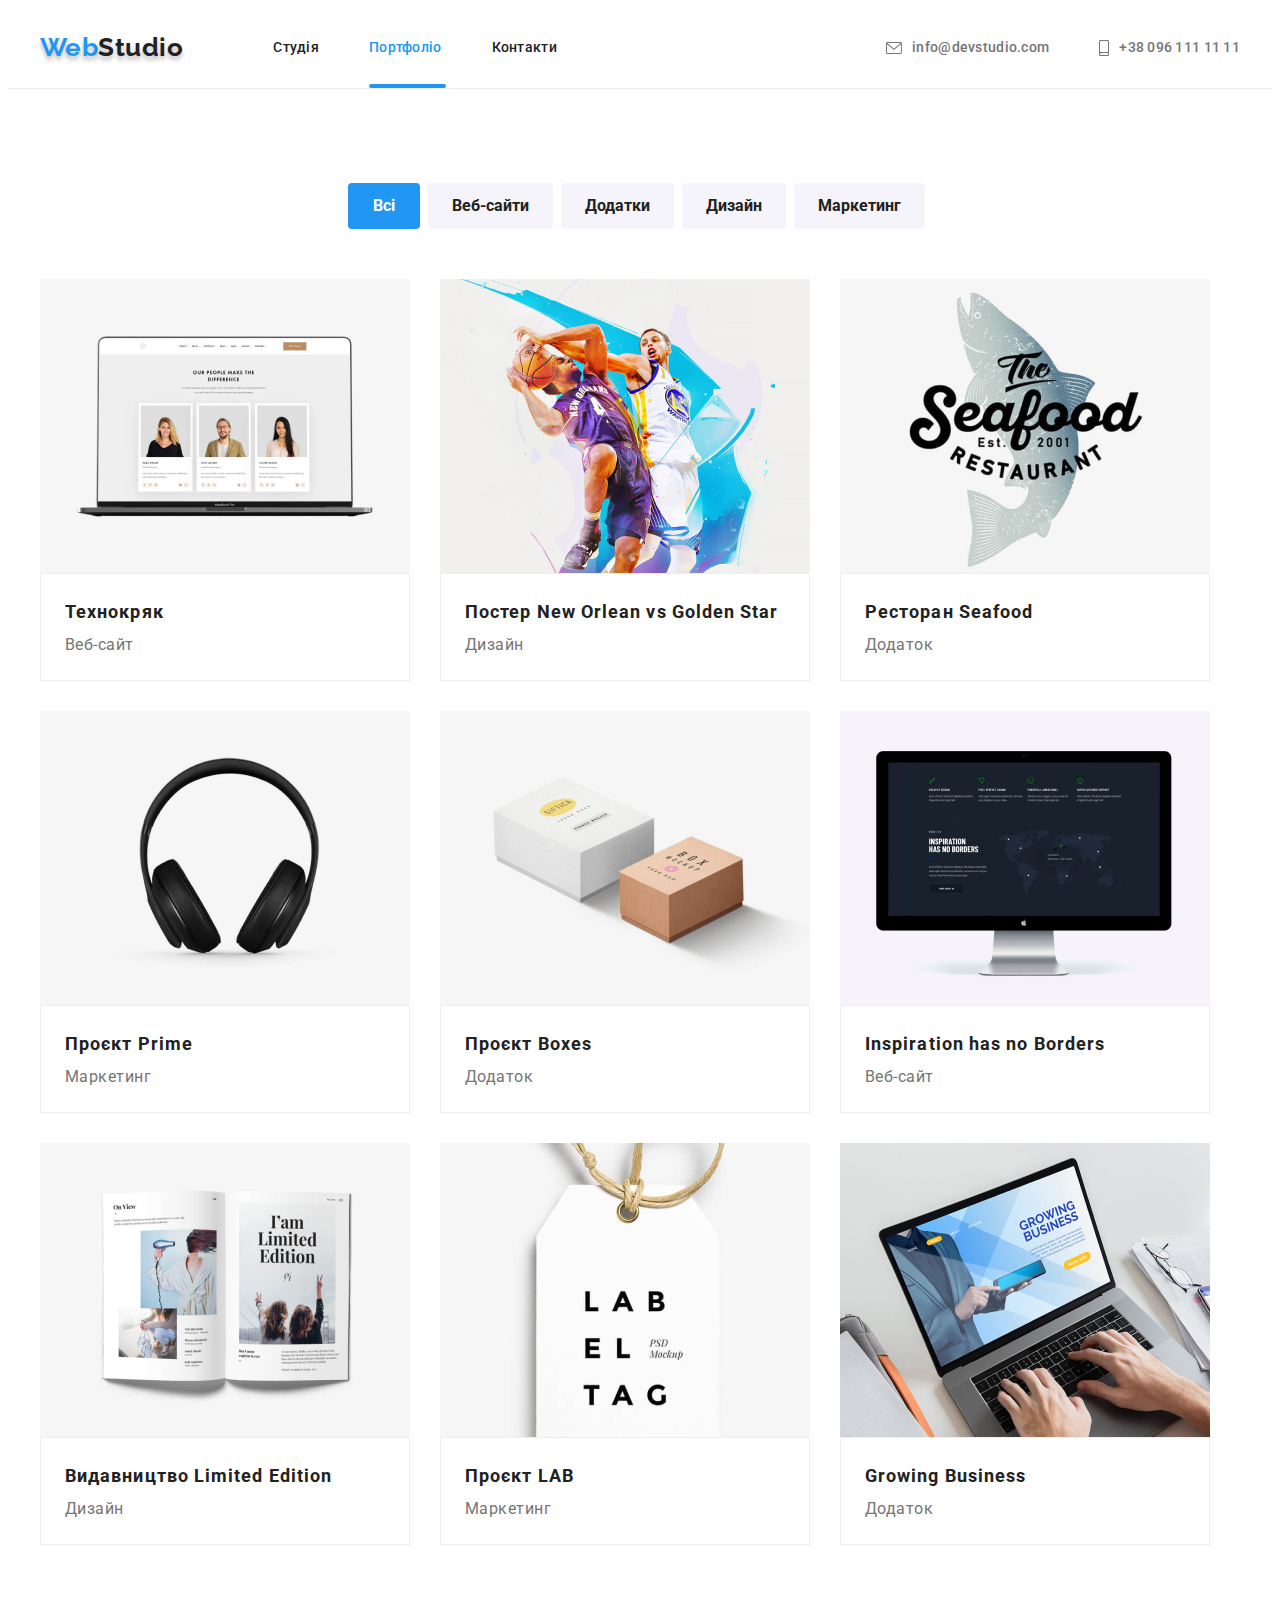
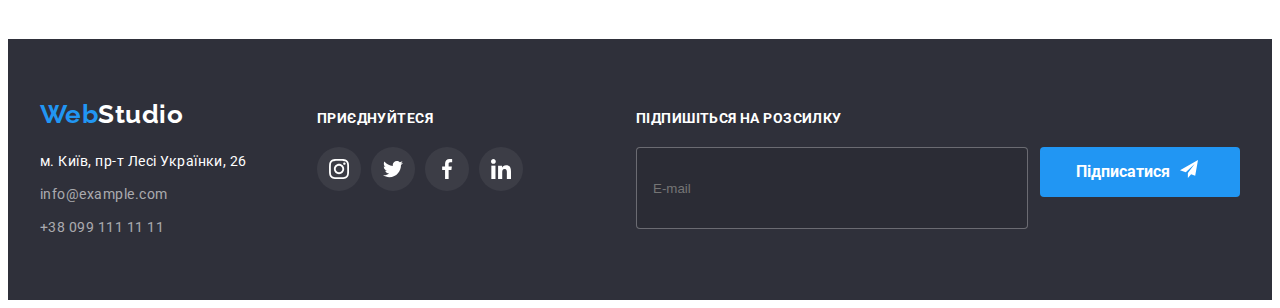
==== portfolio.html @ 780970a1 "better code" ====
<!DOCTYPE html>
<html lang="uk">

<head>
  <meta charset="UTF-8" />
  <meta http-equiv="X-UA-Compatible" content="IE=edge" />
  <meta name="viewport" content="width=device-width, initial-scale=1.0" />
  <title>Веб-студія</title>
  <link rel="preconnect" href="https://fonts.googleapis.com" />
  <link rel="preconnect" href="https://fonts.gstatic.com" crossorigin />
  <link href="https://fonts.googleapis.com/css2?family=Raleway:wght@700&family=Roboto:wght@400;500;700;900&display=swap"
    rel="stylesheet" />
  <link rel="stylesheet" href="https://cdnjs.cloudflare.com/ajax/libs/modern-normalize/1.1.0/modern-normalize.min.css"
    integrity="sha512-wpPYUAdjBVSE4KJnH1VR1HeZfpl1ub8YT/NKx4PuQ5NmX2tKuGu6U/JRp5y+Y8XG2tV+wKQpNHVUX03MfMFn9Q=="
    crossorigin="anonymous" referrerpolicy="no-referrer" />
  <link rel="stylesheet" href="./css/reset.css">
  <link rel="stylesheet" href="./css/styles.css" />
</head>

<body class="portfolio__body">
  <header class="header">
    <div class="container header-container">
      <a class="logo logo__header link" href="./index.html" lang="en">Web<span
          class="logo__header__deco">Studio</span></a>
      <nav class="navigation">
        <ul class="list nav__items">
          <li class="nav__item">
            <a class="nav__link link" href="./index.html">Студія</a>
          </li>
          <li class="nav__item">
            <a class="nav__link nav__link_active link" href="./portfolio.html">Портфоліо</a>
          </li>
          <li class="nav__item"><a class="nav__link link" href="#">Контакти</a></li>
        </ul>
      </nav>
      <ul class="nav__contacts list">
        <li class="contact__item nav__contact__item">
          <a class="nav__contact__link link" href="mailto:info@devstudio.com">
            <svg class="nav__contact__svg" width="16" height="12">
              <use class="nav__contact__use" href="./images/icons.svg#icon-envelope">
              </use>
            </svg>info@devstudio.com
          </a>
        </li>
        <li class="contact__item nav__contact__item">

          <a class="nav__contact__link link" href="tel:+380961111111"><svg class="nav__contact__svg" width="10"
              height="16">
              <use class="nav__contact__use" href="./images/icons.svg#icon-smartphone">
              </use>
            </svg>+38 096 111 11 11</a>
        </li>
      </ul>

    </div>
  </header>
  <main>
    <section class="cards__page section">
      <div class="container">
        <h1 hidden class="visually-hidden">Наші роботи</h1>
        <ul class="list portfolio__buttons">
          <li class="portfolio-button__item"><button type="button" class="button portfolio__button">Всі</button></li>
          <li class="portfolio-button__item">
            <button type="button" class="button portfolio__button button__inactive">
              Веб-сайти
            </button>
          </li>
          <li class="portfolio-button__item">
            <button type="button" class="button portfolio__button button__inactive">
              Додатки
            </button>
          </li>
          <li class="portfolio-button__item">
            <button type="button" class="button portfolio__button button__inactive">
              Дизайн
            </button>
          </li>
          <li class="portfolio-button__item">
            <button type="button" class="button portfolio__button button__inactive">
              Маркетинг
            </button>
          </li>
        </ul>
        <ul class="cards list">
          <li class="card">
            <a href="#" class="card__link link">
              <div class="card__thumb"><img src="./images/laptop.jpg" alt="Технокряк" width="370" />
                <p class="card__overlay">Ресурс пропонує комплексні пропозиції з різним рівнем функціоналу та сервісів.
                  Все це дозволить відвідувачу отримати
                  вичерпні відомості про компанію або приватну особу.</p>
              </div>
              <div class="card__container">
                <h2 class="card__title">Технокряк</h2>
                <p class="card__descr">Веб-сайт</p>
              </div>
            </a>
          </li>
          <li class="card">
            <a href="#" class="card__link link">
              <div class="card__thumb"><img class="card__img" src="./images/basketball.jpg"
                  alt="Дизайн Постер New Orlean vs Golden Star" width="370" />
                <p class="card__overlay">Ресурс пропонує комплексні пропозиції з різним рівнем функціоналу та сервісів.
                  Все це дозволить відвідувачу отримати
                  вичерпні відомості про компанію або приватну особу.</p>
              </div>
              <div class="card__container">
                <h2 class="card__title">
                  Постер <span lang="en">New Orlean vs Golden Star</span>
                </h2>
                <p class="card__descr">Дизайн</p>
              </div>
            </a>
          </li>
          <li class="card">
            <a href="#" class="card__link link">
              <div class="card__thumb"><img class="card__img" src="./images/seafoodlogo.jpg"
                  alt="Додаток Ресторан Seafood" width="370" />
                <p class="card__overlay">Ресурс пропонує комплексні пропозиції з різним рівнем функціоналу та сервісів.
                  Все це дозволить відвідувачу отримати
                  вичерпні відомості про компанію або приватну особу.</p>
              </div>
              <div class="card__container">
                <h2 class="card__title">
                  Ресторан <span lang="en">Seafood</span>
                </h2>
                <p class="card__descr">Додаток</p>
              </div>
            </a>
          </li>
          <li class="card">
            <a href="#" class="card__link link">
              <div class="card__thumb"><img class="card__img" src="./images/headphones.jpg" alt="Маркетинг Проєкт Prime"
                  width="370" />
                <p class="card__overlay">Ресурс пропонує комплексні пропозиції з різним рівнем функціоналу та сервісів.
                  Все це дозволить відвідувачу отримати
                  вичерпні відомості про компанію або приватну особу.</p>
              </div>
              <div class="card__container">
                <h2 class="card__title">Проєкт <span lang="en">Prime</span></h2>
                <p class="card__descr">Маркетинг</p>
              </div>
            </a>
          </li>
          <li class="card">
            <a href="#" class="card__link link">

              <div class="card__thumb"><img class="card__img" src="./images/briks.jpg" alt=" Додаток Проєкт Boxes"
                  width="370" />
                <p class="card__overlay">Ресурс пропонує комплексні пропозиції з різним рівнем функціоналу та сервісів.
                  Все це дозволить відвідувачу отримати
                  вичерпні відомості про компанію або приватну особу.</p>
              </div>
              <div class="card__container">
                <h2 class="card__title">Проєкт <span lang="en">Boxes</span></h2>
                <p class="card__descr">Додаток</p>
              </div>
            </a>
          </li>
          <li class="card">
            <a href="#" class="card__link link">
              <div class="card__thumb"><img class="card__img" src="./images/monitor.jpg"
                  alt="Веб-сайт Inspiration has no Borders" width="370" />
                <p class="card__overlay">Ресурс пропонує комплексні пропозиції з різним рівнем функціоналу та сервісів.
                  Все це дозволить відвідувачу отримати
                  вичерпні відомості про компанію або приватну особу.</p>
              </div>
              <div class="card__container">
                <h2 class="card__title">
                  <span lang="en">Inspiration has no Borders</span>
                </h2>
                <p class="card__descr">Веб-сайт</p>
              </div>
            </a>
          </li>
          <li class="card">
            <a href="#" class="card__link link">
              <div class="card__thumb"><img class="card__img" src="./images/book.jpg"
                  alt="Дизайн видавництва Limited Edition" width="370" />
                <p class="card__overlay">Ресурс пропонує комплексні пропозиції з різним рівнем функціоналу та сервісів.
                  Все це дозволить відвідувачу отримати
                  вичерпні відомості про компанію або приватну особу.</p>
              </div>

              <div class="card__container">
                <h2 class="card__title">
                  Видавництво <span lang="en">Limited Edition</span>
                </h2>
                <p class="card__descr">Дизайн</p>
              </div>
            </a>
          </li>
          <li class="card">
            <a href="#" class="card__link link">

              <div class="card__thumb"><img class="card__img" src="./images/labeltag.jpg" alt="Маркетинг Проєкт LAB"
                  width="370" />
                <p class="card__overlay">Ресурс пропонує комплексні пропозиції з різним рівнем функціоналу та сервісів.
                  Все це дозволить відвідувачу отримати
                  вичерпні відомості про компанію або приватну особу.</p>
              </div>
              <div class="card__container">
                <h2 class="card__title">Проєкт <span lang="en">LAB</span></h2>
                <p class="card__descr">Маркетинг</p>
              </div>
            </a>
          </li>
          <li class="card">
            <a href="#" class="card__link link">
              <div class="card__thumb"><img class="card__img" src="./images/codinglaptop.jpg"
                  alt="Додаток Growing Business" width="370" />
                <p class="card__overlay">Ресурс пропонує комплексні пропозиції з різним рівнем функціоналу та сервісів.
                  Все це дозволить відвідувачу отримати
                  вичерпні відомості про компанію або приватну особу.</p>
              </div>

              <div class="card__container">
                <h2 class="card__title">
                  <span lang="en">Growing Business</span>
                </h2>
                <p class="card__descr">Додаток</p>
              </div>
            </a>
          </li>
        </ul>
      </div>
    </section>
  </main>
  <footer class="footer">
    <div class="container">
      <div class="footer__div">
        <div class="footer-logo-address"><a class="logo__footer logo link" href="./index.html" lang="en">Web<span
              class="logo__footer_deco">Studio</span></a>
          <address>
            <ul class="contacts list footer__contact list">
              <li class="footer__contact">
                <p class="footer__address">
                  м. Київ, пр-т Лесі Українки, 26
                </p>
              </li>
              <li class="footer__contact">
                <a class="footer__link link" href="mailto:info@example.com">info@example.com</a>
              </li>
              <li class="footer__contact">
                <a class="footer__link link" href="tel:+380991111111">+38 099 111 11 11</a>
              </li>
            </ul>
          </address>
        </div>
        <div class="join__container">
          <strong class="join__title">ПРИЄДНУЙТЕСЯ</strong>
          <ul class="join__links list">
            <li class="join__item">
              <a href="" class="join__link link__social ">
                <svg width="20" height="20" class="join__icon">
                  <use href="./images/icons.svg#icon-instagram"></use>
                </svg>
              </a>
            </li>
            <li class="join__item">
              <a href="" class="join__link link__social ">
                <svg width="20" height="20" class="join__icon">
                  <use href="./images/icons.svg#icon-twitter"></use>
                </svg>
              </a>
            </li>
            <li class="join__item">
              <a href="" class="join__link link__social ">
                <svg width="20" height="20" class="join__icon">
                  <use href="./images/icons.svg#icon-facebook"></use>
                </svg>
              </a>
            </li>
            <li class="join__item">
              <a href="" class="join__link link__social ">
                <svg width="20" height="20" class="join__icon">
                  <use href="./images/icons.svg#icon-linkedin"></use>
                </svg>
              </a>
            </li>
          </ul>
        </div>
        <div class="subscription">
          <strong class="subscribe__title">Підпишіться на розсилку</strong>
          <form class="subscribe__form">
            <label class="subscribe__label">
              <input class="subscribe__input" type="email" placeholder="E-mail">
            </label>
            <button type="submit" class="subscribe__button button"> Підписатися
              <svg height="24" width="24" class="button__subscribe__icon">
                <use href="./images/icons.svg#send-icon"></use>
              </svg>
            </button>
          </form>
        </div>

      </div>
    </div>
  </footer>
</body>

</html>
---- css/styles.css ----
/* Colors 
Main text color #212121
Secondary text color #757575
Background color #FFFFFF
Active color #2196F3
Hero color #2F303A
OurTeam color #F5F4FA
*/
:root {
  --background-color: #ffffff;
  --maintext-color: #212121;
  --additionaltext-color: #757575;
  --active-color: #2196f3;
  --focused-button: #188ce8;
  --footer-color: #2f303a;
  --footer-contacts-color: #ffffff99;
  --teams-background-color: #F5F4FA;
}

body {
  color: var(--maintext-color);
  font-family: "Roboto", sans-serif;
  background-color: var(--background-color);
  letter-spacing: 0.03em;
}

img {
  display: block;
  max-width: 100%;
  height: auto;
}

.visually-hidden {
  position: absolute;
  white-space: nowrap;
  width: 1px;
  height: 1px;
  overflow: hidden;
  border: 0;
  padding: 0;
  clip: rect(0 0 0 0);
  clip-path: inset(50%);
  margin: -1px;
}

.container {
  width: 1200px;
  margin-left: auto;
  margin-right: auto;
  padding-left: 15px;
  padding-right: 15px;
}

.section {
  padding-top: 94px;
  padding-bottom: 94px;
}

.link {
  display: block;
  text-decoration: none;
}

.link__social {
  display: flex;
  align-items: center;
  justify-content: center;
}

.list {
  list-style: none;
}

/*--------------------- Buttons---------------------- */
.button {
  color: var(--background-color);
  font-family: "Roboto", sans-serif;
  background-color: var(--active-color);
  cursor: pointer;
  font-size: 16px;
  line-height: 1.88;
  font-weight: 700;
  transition: color 250ms cubic-bezier(0.4, 0, 0.2, 1), text-shadow 250ms cubic-bezier(0.4, 0, 0.2, 1), background-color 250ms cubic-bezier(0.4, 0, 0.2, 1);
}

.button__inactive {
  background-color: #f5f4fa;
  color: var(--maintext-color);
}

.button__inactive:hover,
.button__inactive:focus {
  color: var(--background-color);
  background-color: var(--active-color);
}


.header-container {
  display: flex;
  align-items: center;

}

/* Logo */
.logo {
  color: var(--active-color);
  font-family: "Raleway";
  font-weight: 700;
  font-size: 26px;
  line-height: 1.19;
}

.logo__header {
  margin-right: 90px;
  text-shadow: 0px 4px 4px #00000040;
  padding-top: 24px;
  padding-bottom: 25px;
}

.logo__header__deco {
  color: var(--maintext-color);
}

.logo__footer {
  line-height: 1.19;
}

.logo__footer_deco {
  color: var(--background-color);
}

/* Navigation */

.nav__items {
  display: flex;
}

.nav__items:last-child {
  margin-right: 0;
}

.nav__item {
  font-weight: 500;
  font-size: 14px;
  line-height: 1.14;
  letter-spacing: 0.02em;
}

.nav__item:not(:last-child) {
  margin-right: 50px;
}

.nav__link {
  color: var(--maintext-color);
  padding-top: 32px;
  padding-bottom: 32px;

  transition: color 250ms cubic-bezier(0.4, 0, 0.2, 1), text-shadow 250ms cubic-bezier(0.4, 0, 0.2, 1);
}

.nav__link:focus,
.nav__link:hover {
  color: var(--active-color);
  filter: drop-shadow(0px 4px 4px #00000040);
}

.nav__link_active {
  position: relative;
  color: var(--active-color);
}

.nav__link_active::after {
  position: absolute;

  display: block;
  content: '';
  bottom: 0px;
  width: 100%;

  background-color: var(--active-color);
  border: 2px solid var(--active-color);
  border-radius: 2px;
}

.nav__contacts {
  display: flex;
  align-items: center;
  margin-left: auto;

  font-weight: 500;
  font-size: 14px;
  line-height: 1.14;
  letter-spacing: 0.02em;
}

.nav__contact__item {
  display: flex;
  align-items: center;
}

.nav__contact__item:not(:last-child) {
  margin-right: 50px;
}

.nav__contact__link {
  display: flex;
  align-items: center;
  justify-content: center;
  padding-top: 32px;
  padding-bottom: 32px;

  color: var(--additionaltext-color);

  transition: color 250ms cubic-bezier(0.4, 0, 0.2, 1), text-shadow 250ms cubic-bezier(0.4, 0, 0.2, 1);
}

.nav__contact__svg {
  margin-right: 10px;
  fill: var(--additionaltext-color);

  transition: fill 250ms cubic-bezier(0.4, 0, 0.2, 1)
}

.nav__contact__link:focus,
.nav__contact__link:hover {
  color: var(--active-color);
}

.nav__contact__link:focus .nav__contact__svg,
.nav__contact__link:hover .nav__contact__svg {
  fill: var(--active-color);
}

.contacts__place {
  color: var(--background-color);
  line-height: 1.71;
}

/* Footer */
.footer {
  background-color: var(--footer-color);
  padding-top: 60px;
  padding-bottom: 60px;
}

.footer__div {
  display: flex;
  align-items: baseline;


}

.footer__container {
  display: flex;
  flex-direction: column;
}



.logo__footer {
  display: block;
  margin-bottom: 20px;
}

.footer__address {
  color: var(--background-color);
  font-weight: 400;
  font-size: 14px;
  line-height: 1.71;
  font-style: normal;
}

.footer__link {
  color: var(--footer-contacts-color);
  font-weight: 400;
  font-size: 14px;
  line-height: 1.71;
  font-style: normal;

  transition: color 250ms cubic-bezier(0.4, 0, 0.2, 1), text-shadow 250ms cubic-bezier(0.4, 0, 0.2, 1);
}

.footer__link:focus,
.footer__link:hover {
  color: var(--active-color);
  text-shadow: 0px 4px 4px #00000040;
}


.footer__contact:not(:last-child) {
  margin-bottom: 9px;
}

/* ------------------------JOIN----------------------------- */

.join__title {
  font-size: 14px;
  line-height: 1.14;
  letter-spacing: 0.03em;
  text-transform: uppercase;
  color: var(--background-color);
}

.join__links {
  margin-top: 20px;
  display: flex;
  align-items: center;
  justify-content: center;
}


.join__container {
  margin-left: 70px;
}

.join__item {
  display: block;
  height: 44px;
  width: 44px;
  margin-left: 10px;
}

.join__item:first-child {
  margin-left: 0;
}

.join__link {
  background-color: #ffffff10;
  border-radius: 50%;
  width: 44px;
  height: 44px;

  transition: background-color 250ms cubic-bezier(0.4, 0, 0.2, 1), text-shadow 250ms cubic-bezier(0.4, 0, 0.2, 1);
}

.join__link:hover,
.join__link:focus {
  background-color: var(--active-color);
}

.join__icon {
  fill: var(--background-color);
}


/*------------------- SUBSCRIPTION------------------- */
.subscription {
  margin-left: auto;

}

.subscribe__form {
  display: flex;
}

.subscribe__title {
  display: block;
  margin-bottom: 20px;

  font-weight: 700;
  font-size: 14px;
  line-height: 1.14;
  letter-spacing: 0.03em;
  text-transform: uppercase;
  color: var(--background-color);
}

.subscribe__input {
  width: 358px;
  height: 50px;
  margin-right: 12px;
  padding: 15px 16px;
  border: 1px solid #FFFFFF4D;
  border-radius: 4px;
  background-color: #00000015;
  color: var(--background-color);
}

.subscribe__button {
  display: flex;
  align-items: center;
  justify-content: center;
  padding: 10px 28px;
  fill: var(--background-color);
  border-radius: 4px;
  border-color: transparent;
  outline: transparent;
  width: 200px;
  height: 50px;
  transition: background-color 250ms cubic-bezier(0.4, 0, 0.2, 1);
}

.subscribe__button:focus,
.subscribe__button:hover {
  background-color: var(--focused-button);
}

.button__subscribe__icon {
  fill: var(--background-color);
  margin-left: 10px;
  padding: 3px 0px;
}

/*------------------------ Hero-------------------- */
.hero {
  background-color: #2f303a;
}

.section.hero {
  background-image: linear-gradient(#2f303a40, #2f303a40), url('../images/hero-bg.jpg');
  background-repeat: no-repeat;
  background-position: center;
  background-size: cover;
  margin: 0 auto;
  max-width: 1600px;
  padding: 200px 0;
}

.container.hero {
  background-color: transparent;
}

.hero__title {
  margin-left: auto;
  margin-right: auto;

  width: 700px;
  color: var(--background-color);
  font-weight: 900;
  font-size: 44px;
  line-height: 1.36;
  text-align: center;
  letter-spacing: 0.06em;
  text-transform: uppercase;
  margin-bottom: 20px;
}

.hero__button {
  display: block;
  margin-left: auto;
  margin-right: auto;
  padding: 10px 30px;
  line-height: 1.875;

  min-width: 200px;
  min-height: 50px;
  border-radius: 4px;
  border-width: 2px;
  border-color: var(--focused-button);
  box-shadow: 0px 4px 4px 0px #00000026;

  transition: background-color 250ms cubic-bezier(0.4, 0, 0.2, 1);
}

.hero__button:focus,
.hero__button:hover {
  background-color: var(--focused-button);
}

/* QUALITIES */
.qualities__title {
  font-weight: 700;
  font-size: 14px;
  line-height: 1.14;
  text-transform: uppercase;
}

.qualities__list {
  display: flex;
}

.qualities__item {
  width: 270px;
}

.qualities__item:not(:last-child) {
  margin-right: 30px;
}

.qulities__icon__container {
  margin-bottom: 30px;
  display: flex;
  align-items: center;
  justify-content: center;
  min-width: 270px;
  height: 120px;
  background-color: var(--teams-background-color);
}

.qualities__title {
  margin-bottom: 10px;
}

.qualities__descr {
  color: var(--additionaltext-color);
  font-weight: 400;
  font-size: 14px;
  line-height: 1.71;
}

.works {
  padding-top: 0;
}

.works__title {
  font-weight: 700;
  font-size: 36px;
  line-height: 1.167;
  text-align: center;
  margin-bottom: 50px;
}

.work__list {
  display: flex;
}

.works__item:not(:last-child) {
  width: 370px;
  margin-right: 30px;
}

.works__thumb {
  position: relative;

  display: flex;
  justify-content: center;
  text-align: center;

}

.works__desc {
  position: absolute;
  bottom: 0;

  display: flex;
  justify-content: center;
  align-items: center;
  background-color: #2F303ACC;
  width: 370px;
  height: 70px;
  font-weight: 700;
  font-size: 14px;
  line-height: 1.14;
  letter-spacing: 0.03em;
  text-transform: uppercase;
  color: #FFFFFF;
}


/* -----------------------TEAM--------------------------- */
.team {
  background-color: var(--teams-background-color);
}

.team__member {
  background-color: var(--background-color);
  box-shadow: 0px 4px 4px 0px #00000040;

}

.team__title {
  font-weight: 700;
  font-size: 36px;
  line-height: 1.167;
  text-align: center;
  margin-bottom: 50px;
}

.team__member:not(:last-child) {
  margin-right: 30px;
  border-bottom-right-radius: 4px;
  border-bottom-left-radius: 4px;

}

.team__list {
  display: flex;
}

.team__member__container {
  min-height: 168px;
  padding-top: 32px;
  padding-bottom: 32px;
  padding-left: 32px;
  padding-right: 32px;
}


.team__name {
  font-weight: 500;
  font-size: 16px;
  text-align: center;
  line-height: 1.185;
  margin-bottom: 10px;
}

.team__job {
  color: var(--additionaltext-color);
  font-weight: 400;
  font-size: 16px;
  text-align: center;
  line-height: 1.185;
  margin-bottom: 16px;
}

.team__image {
  display: block;
}

.team__member__link {
  width: 44px;
  height: 44px;
  display: flex;
  align-items: center;
  justify-content: center;
  border-radius: 50%;

  transition: background-color 250ms cubic-bezier(0.4, 0, 0.2, 1);
}

.team__member__link__svg {

  fill: #AFB1B8;
  transition: fill 250ms cubic-bezier(0.4, 0, 0.2, 1)
}

.team__member__contact:hover .team__member__link__svg,
.team__member__contact:focus .team__member__link__svg {
  fill: var(--background-color);
}

.team__member__link:hover,
.team__member__link:focus {
  background-color: var(--active-color);

}

.team__member__link:hover .team__member__link__svg,
.team__member__link:focus .team__member__link__svg {
  fill: var(--background-color);
}

.team__member__contacts {
  display: flex;
  align-items: center;
  justify-content: center;

}

.team__member__contact {
  border-radius: 50%;
  margin-left: 10px;

  transition: color 250ms cubic-bezier(0.4, 0, 0.2, 1), box-shadow 250ms cubic-bezier(0.4, 0, 0.2, 1), background-color 250ms cubic-bezier(0.4, 0, 0.2, 1);
}

.team__member__contact:first-child {
  margin-left: 0px;
}

/* ---------------------------------CLIENTS------------------------ */

.clients__title {
  font-size: 36px;
  line-height: 1.667;
  text-align: center;
  letter-spacing: 0.03em;
  color: var(--maintext-color);
  margin-bottom: 50px;
}

.partners__list {
  display: flex;
  justify-content: center;
  align-items: center;
}

.clients__item {
  display: flex;
  align-items: center;
  justify-content: center;
  margin-left: 30px;
}



.clients__item:first-child {
  margin-left: 0;
}

.client__icon {
  fill: #AFB1B8;

  transition: fill 250ms cubic-bezier(0.4, 0, 0.2, 1);
}

.client__link {
  width: 170px;
  height: 90px;
  border: 1px solid #AFB1B8;
  border-radius: 4px;
  outline: transparent;

  color: var(--active-color);

  transition: border-color 250ms cubic-bezier(0.4, 0, 0.2, 1);
}

.client__link:hover .client__icon,
.client__link:focus .client__icon {
  fill: var(--active-color);
}

.client__link:hover,
.client__link:focus {
  fill: inherit;
  border-color: var(--active-color);
}

/* -----------------------CARDS------------------------------ */
.cards__page {
  border-top: #ECECEC 1px solid;
}

.cards__button {
  font-weight: 500;
  font-size: 16px;
  line-height: 1.62;
  text-align: center;
}

.portfolio__buttons {
  display: flex;
  justify-content: center;
  align-items: center;
  margin-bottom: 50px;
}

.portfolio__buttons:not(:last-child) {
  margin-right: 8px;
}

.portfolio-button__item:not(:last-child) {
  margin-right: 8px;
}

.portfolio__button {
  border-radius: 4px;
  border-color: transparent;
  min-height: 38px;
  min-width: 72px;
  padding: 6px 22px;

  transition: color 250ms cubic-bezier(0.4, 0, 0.2, 1), text-shadow 250ms cubic-bezier(0.4, 0, 0.2, 1), background-color 250ms cubic-bezier(0.4, 0, 0.2, 1);
}

.portfolio__button:not(:last-child) {
  margin-right: 8px;
}

.portfolio__button:focus,
.portfolio__button:hover {
  box-shadow: 0px 4px 4px 0px #00000040;
}

.cards {
  display: flex;
  flex-wrap: wrap;

}

.card {
  background-color: var(--background-color);
  margin-bottom: 30px;
}

.card:nth-last-child(-n + 3) {
  margin-bottom: 0;
}

.card__link {
  transition: box-shadow 250ms cubic-bezier(0.4, 0, 0.2, 1);
}

.card__link:hover,
.card__link:focus {
  box-shadow: 0px 4px 4px 0px #00000040;
}

.card:not(:nth-child(3n)) {
  margin-right: 30px;
}

.card__container {
  padding: 20px 24px;
  border: #EEEEEE 1px solid;
}

.card__thumb {
  position: relative;
  overflow: hidden;
}

.card__overlay {
  position: absolute;
  top: 0;
  left: 0;
  display: flex;
  justify-content: center;
  align-items: center;
  padding: 63px 24px;
  width: 100%;
  height: 100%;
  background-color: #2196F3E5;
  font-weight: 400;
  font-size: 18px;
  line-height: 1.56;
  letter-spacing: 0.03em;
  color: #FFFFFF;

  transform: translateY(101%);
  transition: transform 250ms cubic-bezier(0.4, 0, 0.2, 1);
}

.card__link:hover .card__overlay,
.card__link:focus .card__overlay {
  transform: translateY(0%);
}

.card__img {
  background-color: var(--background-color);
}

.card__title {
  color: var(--maintext-color);
  font-weight: 700;
  font-size: 18px;
  line-height: 2;
  letter-spacing: 0.06em;
}

.card__descr {
  color: var(--additionaltext-color);
  font-weight: 400;
  font-size: 16px;
  line-height: 1.88;
}
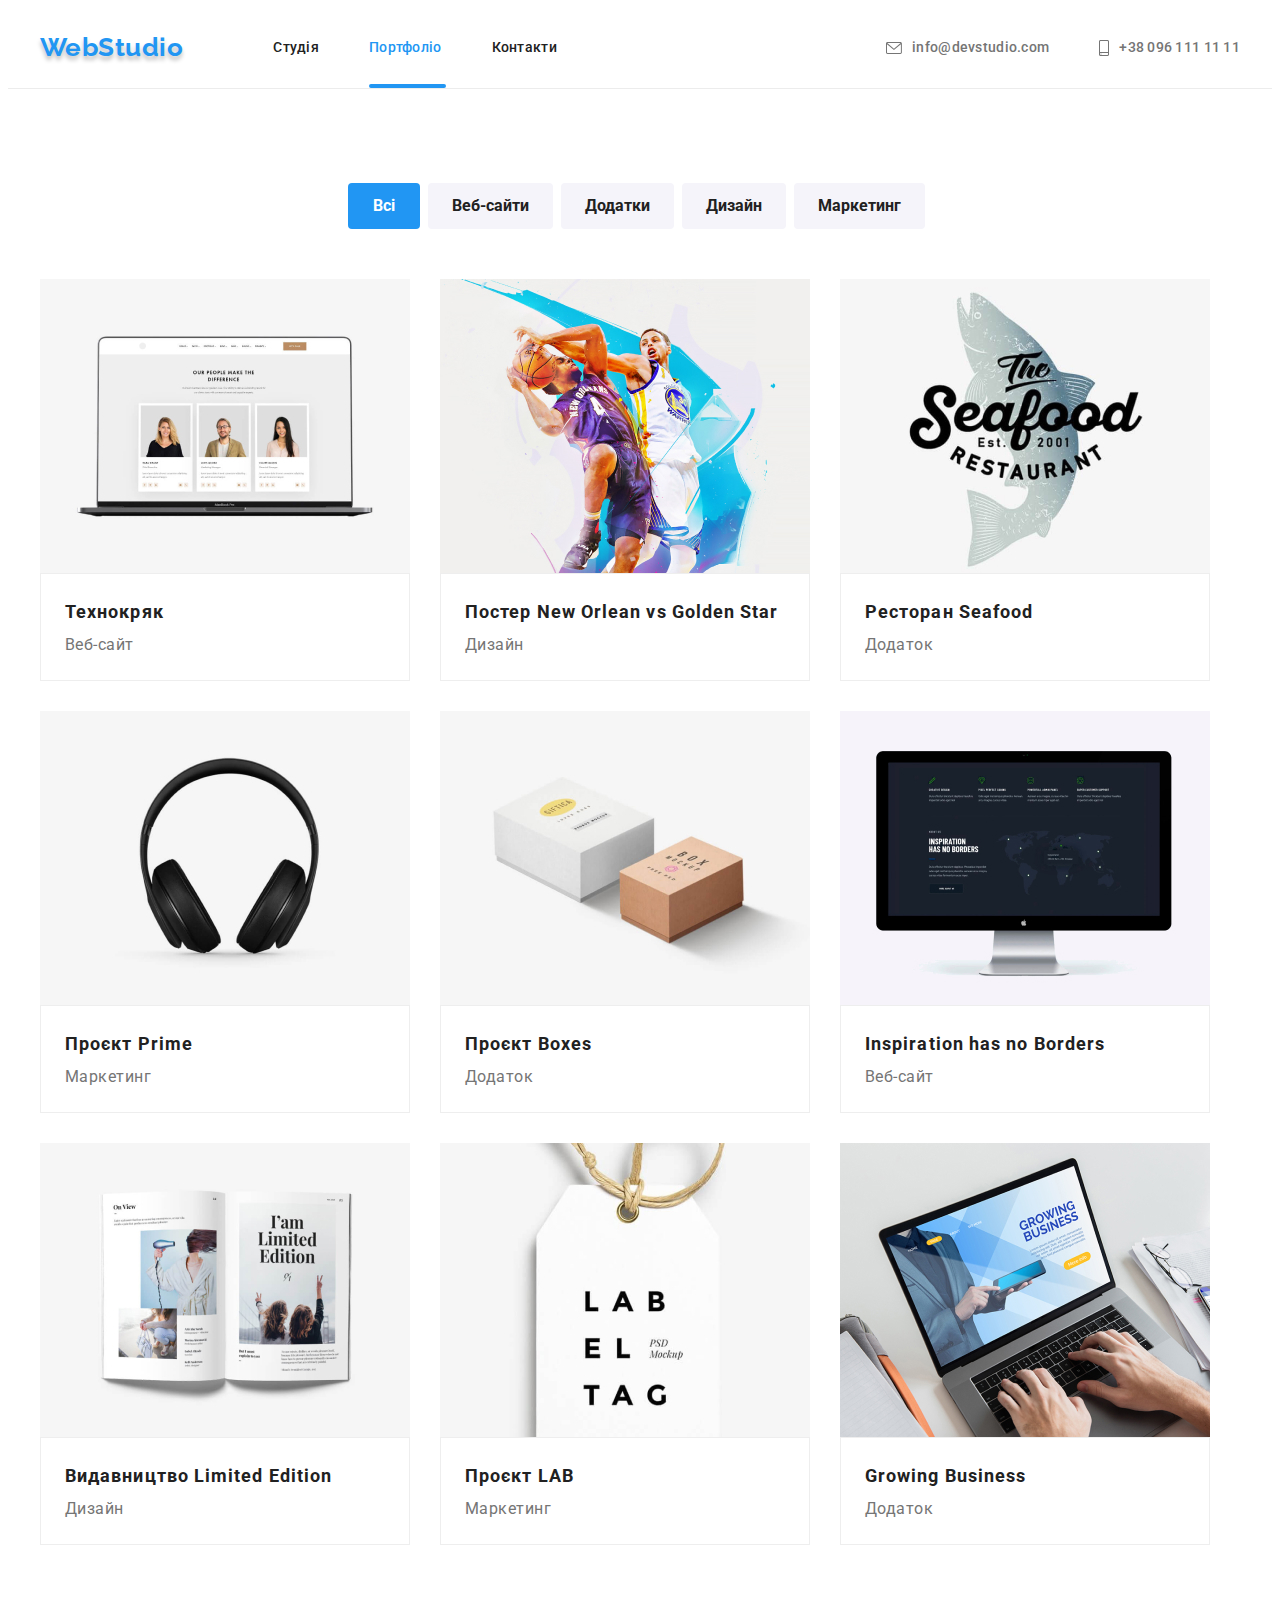
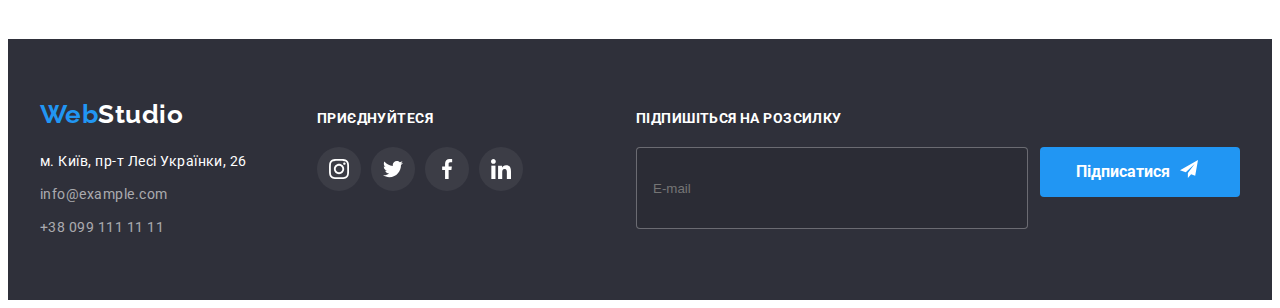
==== commit 35272e7c: "BEM preparation" ====
--- a/portfolio.html
+++ b/portfolio.html
@@ -36,17 +36,15 @@
       <ul class="nav__contacts list">
         <li class="contact__item nav__contact__item">
           <a class="nav__contact__link link" href="mailto:info@devstudio.com">
-            <svg class="nav__contact__svg" width="16" height="12">
-              <use class="nav__contact__use" href="./images/icons.svg#icon-envelope">
+            <svg class="nav__svg" width="16" height="12">
+              <use href="./images/icons.svg#icon-envelope">
               </use>
             </svg>info@devstudio.com
           </a>
         </li>
         <li class="contact__item nav__contact__item">
-
-          <a class="nav__contact__link link" href="tel:+380961111111"><svg class="nav__contact__svg" width="10"
-              height="16">
-              <use class="nav__contact__use" href="./images/icons.svg#icon-smartphone">
+          <a class="nav__contact__link link" href="tel:+380961111111"><svg class="nav__svg" width="10" height="16">
+              <use href="./images/icons.svg#icon-smartphone">
               </use>
             </svg>+38 096 111 11 11</a>
         </li>
--- a/css/styles.css
+++ b/css/styles.css
@@ -94,14 +94,14 @@
   background-color: var(--active-color);
 }
 
+/* -------------------------HEADER--------------------- */
 
 .header-container {
   display: flex;
   align-items: center;
-
-}
-
-/* Logo */
+}
+
+/* ----------------------------LOGO-------------------- */
 .logo {
   color: var(--active-color);
   font-family: "Raleway";
@@ -117,7 +117,7 @@
   padding-bottom: 25px;
 }
 
-.logo__header__deco {
+.logo__header_deco {
   color: var(--maintext-color);
 }
 
@@ -129,7 +129,7 @@
   color: var(--background-color);
 }
 
-/* Navigation */
+/* -----------------NAVIGATION------------------- */
 
 .nav__items {
   display: flex;
@@ -214,7 +214,7 @@
   transition: color 250ms cubic-bezier(0.4, 0, 0.2, 1), text-shadow 250ms cubic-bezier(0.4, 0, 0.2, 1);
 }
 
-.nav__contact__svg {
+.nav__svg {
   margin-right: 10px;
   fill: var(--additionaltext-color);
 
@@ -226,8 +226,8 @@
   color: var(--active-color);
 }
 
-.nav__contact__link:focus .nav__contact__svg,
-.nav__contact__link:hover .nav__contact__svg {
+.nav__contact__link:focus .nav__svg,
+.nav__contact__link:hover .nav__svg {
   fill: var(--active-color);
 }
 
@@ -236,7 +236,7 @@
   line-height: 1.71;
 }
 
-/* Footer */
+/* ----------------------FOOTER------------------------------ */
 .footer {
   background-color: var(--footer-color);
   padding-top: 60px;
@@ -246,16 +246,12 @@
 .footer__div {
   display: flex;
   align-items: baseline;
-
-
 }
 
 .footer__container {
   display: flex;
   flex-direction: column;
 }
-
-
 
 .logo__footer {
   display: block;
@@ -286,7 +282,6 @@
   text-shadow: 0px 4px 4px #00000040;
 }
 
-
 .footer__contact:not(:last-child) {
   margin-bottom: 9px;
 }
@@ -342,11 +337,9 @@
   fill: var(--background-color);
 }
 
-
 /*------------------- SUBSCRIPTION------------------- */
 .subscription {
   margin-left: auto;
-
 }
 
 .subscribe__form {
@@ -440,8 +433,8 @@
   margin-left: auto;
   margin-right: auto;
   padding: 10px 30px;
+
   line-height: 1.875;
-
   min-width: 200px;
   min-height: 50px;
   border-radius: 4px;
@@ -458,26 +451,26 @@
 }
 
 /* QUALITIES */
-.qualities__title {
+.quality__title {
   font-weight: 700;
   font-size: 14px;
   line-height: 1.14;
   text-transform: uppercase;
 }
 
-.qualities__list {
-  display: flex;
-}
-
-.qualities__item {
+.qualities-list {
+  display: flex;
+}
+
+.quality {
   width: 270px;
 }
 
-.qualities__item:not(:last-child) {
+.quality:not(:last-child) {
   margin-right: 30px;
 }
 
-.qulities__icon__container {
+.quality__icon-container {
   margin-bottom: 30px;
   display: flex;
   align-items: center;
@@ -487,17 +480,18 @@
   background-color: var(--teams-background-color);
 }
 
-.qualities__title {
+.quality__title {
   margin-bottom: 10px;
 }
 
-.qualities__descr {
+.quality__descr {
   color: var(--additionaltext-color);
   font-weight: 400;
   font-size: 14px;
   line-height: 1.71;
 }
 
+/* -------------------WORKS------------------ */
 .works {
   padding-top: 0;
 }
@@ -525,7 +519,6 @@
   display: flex;
   justify-content: center;
   text-align: center;
-
 }
 
 .works__desc {
@@ -535,6 +528,7 @@
   display: flex;
   justify-content: center;
   align-items: center;
+
   background-color: #2F303ACC;
   width: 370px;
   height: 70px;
@@ -546,16 +540,14 @@
   color: #FFFFFF;
 }
 
-
 /* -----------------------TEAM--------------------------- */
 .team {
   background-color: var(--teams-background-color);
 }
 
-.team__member {
+.team-member {
   background-color: var(--background-color);
   box-shadow: 0px 4px 4px 0px #00000040;
-
 }
 
 .team__title {
@@ -566,18 +558,17 @@
   margin-bottom: 50px;
 }
 
-.team__member:not(:last-child) {
+.team-member:not(:last-child) {
   margin-right: 30px;
   border-bottom-right-radius: 4px;
   border-bottom-left-radius: 4px;
-
 }
 
 .team__list {
   display: flex;
 }
 
-.team__member__container {
+.team-member__container {
   min-height: 168px;
   padding-top: 32px;
   padding-bottom: 32px;
@@ -586,7 +577,7 @@
 }
 
 
-.team__name {
+.team-member__name {
   font-weight: 500;
   font-size: 16px;
   text-align: center;
@@ -594,7 +585,7 @@
   margin-bottom: 10px;
 }
 
-.team__job {
+.team-member__job {
   color: var(--additionaltext-color);
   font-weight: 400;
   font-size: 16px;
@@ -607,7 +598,7 @@
   display: block;
 }
 
-.team__member__link {
+.team-member__link {
   width: 44px;
   height: 44px;
   display: flex;
@@ -618,43 +609,40 @@
   transition: background-color 250ms cubic-bezier(0.4, 0, 0.2, 1);
 }
 
-.team__member__link__svg {
-
+.team-member__svg {
   fill: #AFB1B8;
   transition: fill 250ms cubic-bezier(0.4, 0, 0.2, 1)
 }
 
-.team__member__contact:hover .team__member__link__svg,
-.team__member__contact:focus .team__member__link__svg {
+.team-member__contact:hover .team-member__svg,
+.team-member__contact:focus .team-member__svg {
   fill: var(--background-color);
 }
 
-.team__member__link:hover,
-.team__member__link:focus {
+.team-member__link:hover,
+.team-member__link:focus {
   background-color: var(--active-color);
-
-}
-
-.team__member__link:hover .team__member__link__svg,
-.team__member__link:focus .team__member__link__svg {
+}
+
+.team-member__link:hover .team-member__svg,
+.team-member__link:focus .team-member__svg {
   fill: var(--background-color);
 }
 
-.team__member__contacts {
-  display: flex;
-  align-items: center;
-  justify-content: center;
-
-}
-
-.team__member__contact {
+.team-member__contacts {
+  display: flex;
+  align-items: center;
+  justify-content: center;
+}
+
+.team-member__contact {
   border-radius: 50%;
   margin-left: 10px;
 
   transition: color 250ms cubic-bezier(0.4, 0, 0.2, 1), box-shadow 250ms cubic-bezier(0.4, 0, 0.2, 1), background-color 250ms cubic-bezier(0.4, 0, 0.2, 1);
 }
 
-.team__member__contact:first-child {
+.team-member__contact:first-child {
   margin-left: 0px;
 }
 
@@ -722,13 +710,6 @@
   border-top: #ECECEC 1px solid;
 }
 
-.cards__button {
-  font-weight: 500;
-  font-size: 16px;
-  line-height: 1.62;
-  text-align: center;
-}
-
 .portfolio__buttons {
   display: flex;
   justify-content: center;
@@ -766,7 +747,6 @@
 .cards {
   display: flex;
   flex-wrap: wrap;
-
 }
 
 .card {
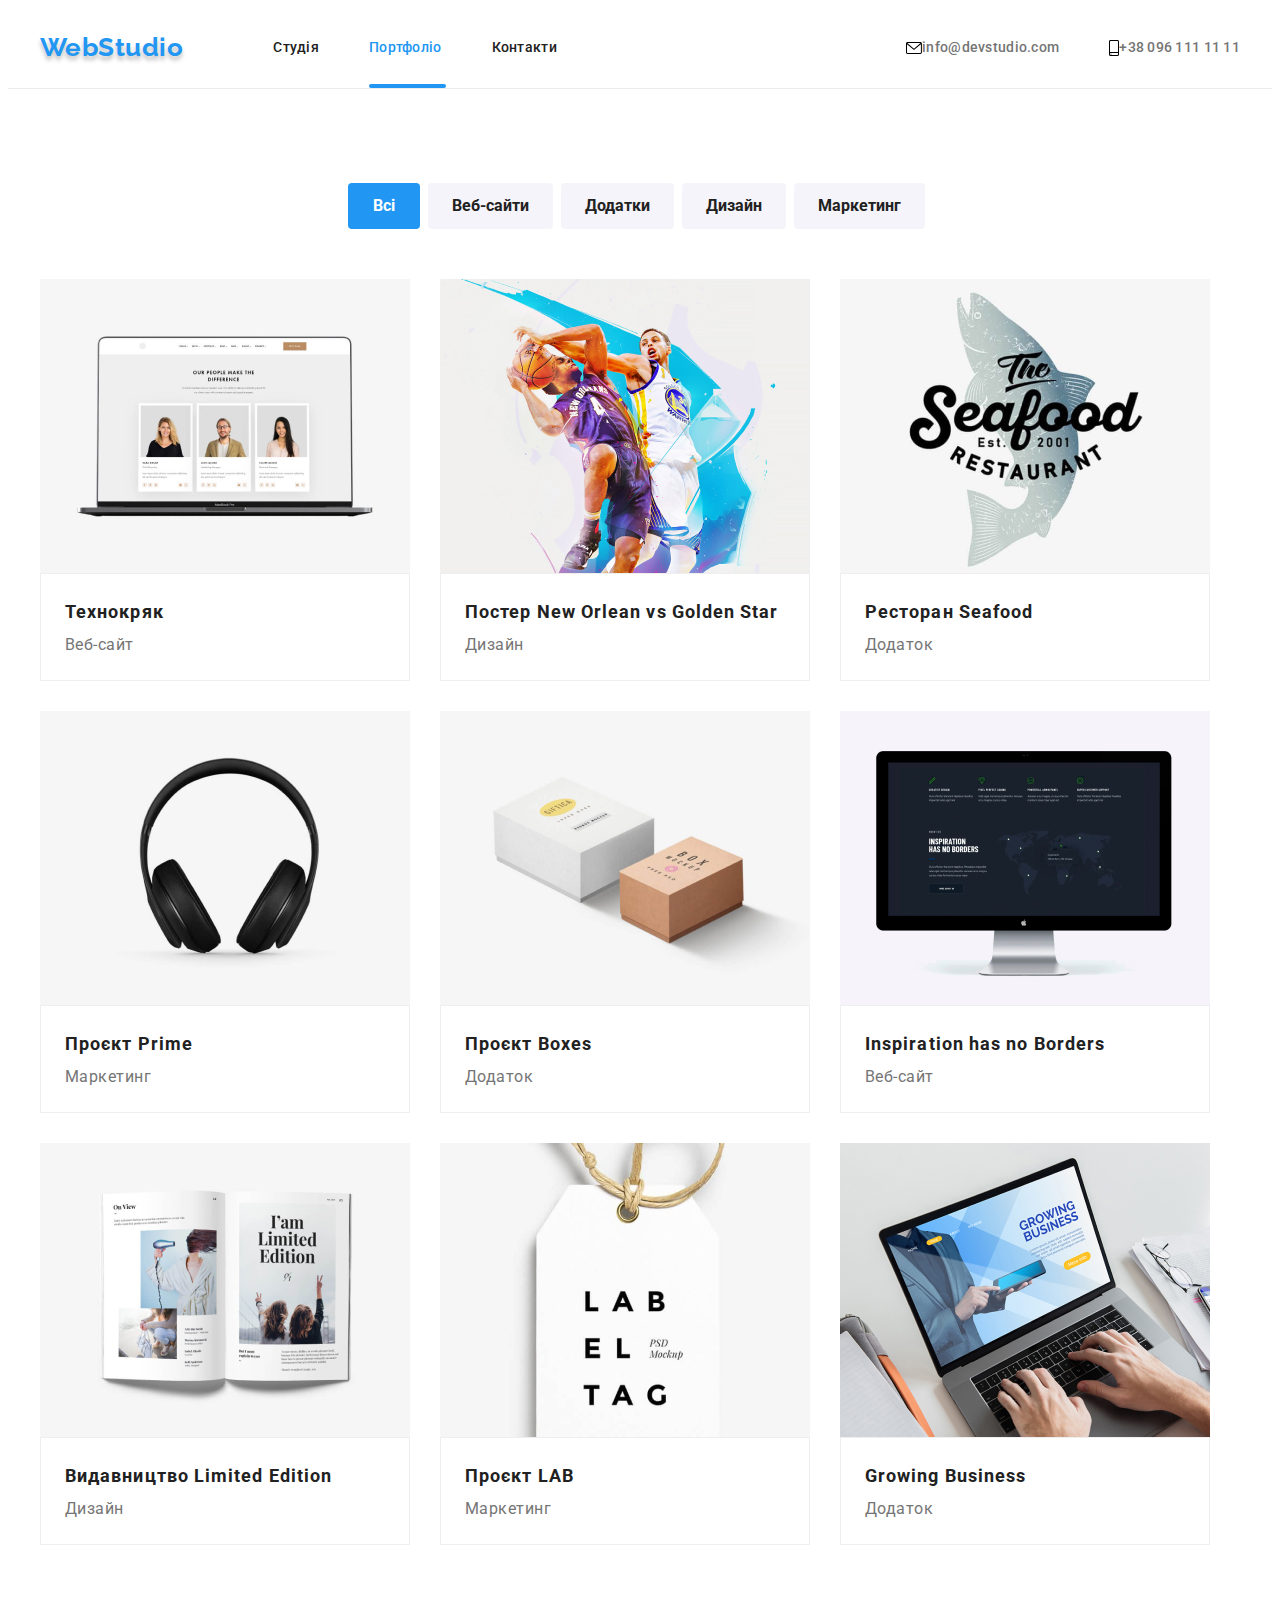
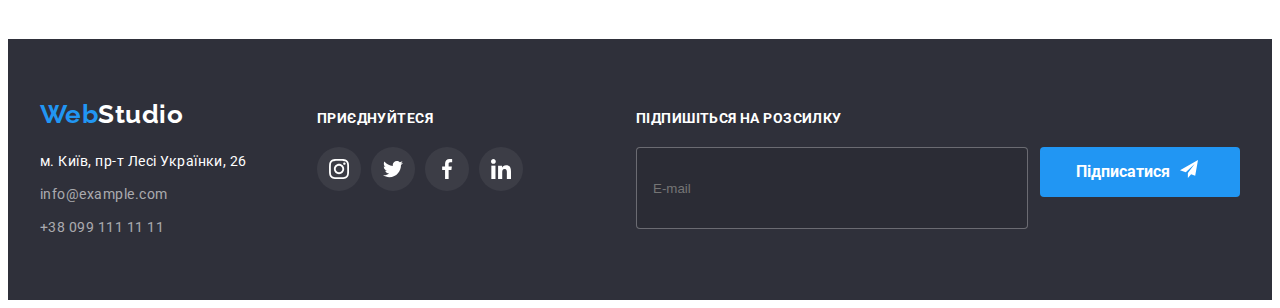
==== commit 7b9c489e: "some small changes" ====
--- a/portfolio.html
+++ b/portfolio.html
@@ -36,15 +36,17 @@
       <ul class="nav__contacts list">
         <li class="contact__item nav__contact__item">
           <a class="nav__contact__link link" href="mailto:info@devstudio.com">
-            <svg class="nav__svg" width="16" height="12">
-              <use href="./images/icons.svg#icon-envelope">
+            <svg class="nav__contact__svg" width="16" height="12">
+              <use class="nav__contact__use" href="./images/icons.svg#icon-envelope">
               </use>
             </svg>info@devstudio.com
           </a>
         </li>
         <li class="contact__item nav__contact__item">
-          <a class="nav__contact__link link" href="tel:+380961111111"><svg class="nav__svg" width="10" height="16">
-              <use href="./images/icons.svg#icon-smartphone">
+
+          <a class="nav__contact__link link" href="tel:+380961111111"><svg class="nav__contact__svg" width="10"
+              height="16">
+              <use class="nav__contact__use" href="./images/icons.svg#icon-smartphone">
               </use>
             </svg>+38 096 111 11 11</a>
         </li>
@@ -277,20 +279,18 @@
             </li>
           </ul>
         </div>
-        <div class="subscription">
-          <strong class="subscribe__title">Підпишіться на розсилку</strong>
-          <form class="subscribe__form">
-            <label class="subscribe__label">
-              <input class="subscribe__input" type="email" placeholder="E-mail">
-            </label>
+        <form class="subscribe">
+          <label class="subscribe__label subscribe__title" for="subscribe-email">Підпишіться на
+            розсилку</label>
+          <div class="subscribe__field">
+            <input class="subscribe__input" type="email" placeholder="E-mail" id="subscribe-email">
             <button type="submit" class="subscribe__button button"> Підписатися
               <svg height="24" width="24" class="button__subscribe__icon">
                 <use href="./images/icons.svg#send-icon"></use>
               </svg>
             </button>
-          </form>
-        </div>
-
+          </div>
+        </form>
       </div>
     </div>
   </footer>
--- a/css/styles.css
+++ b/css/styles.css
@@ -338,12 +338,10 @@
 }
 
 /*------------------- SUBSCRIPTION------------------- */
-.subscription {
+/* .subscription {} */
+
+.subscribe {
   margin-left: auto;
-}
-
-.subscribe__form {
-  display: flex;
 }
 
 .subscribe__title {
@@ -356,6 +354,10 @@
   letter-spacing: 0.03em;
   text-transform: uppercase;
   color: var(--background-color);
+}
+
+.subscribe__field {
+  display: flex;
 }
 
 .subscribe__input {
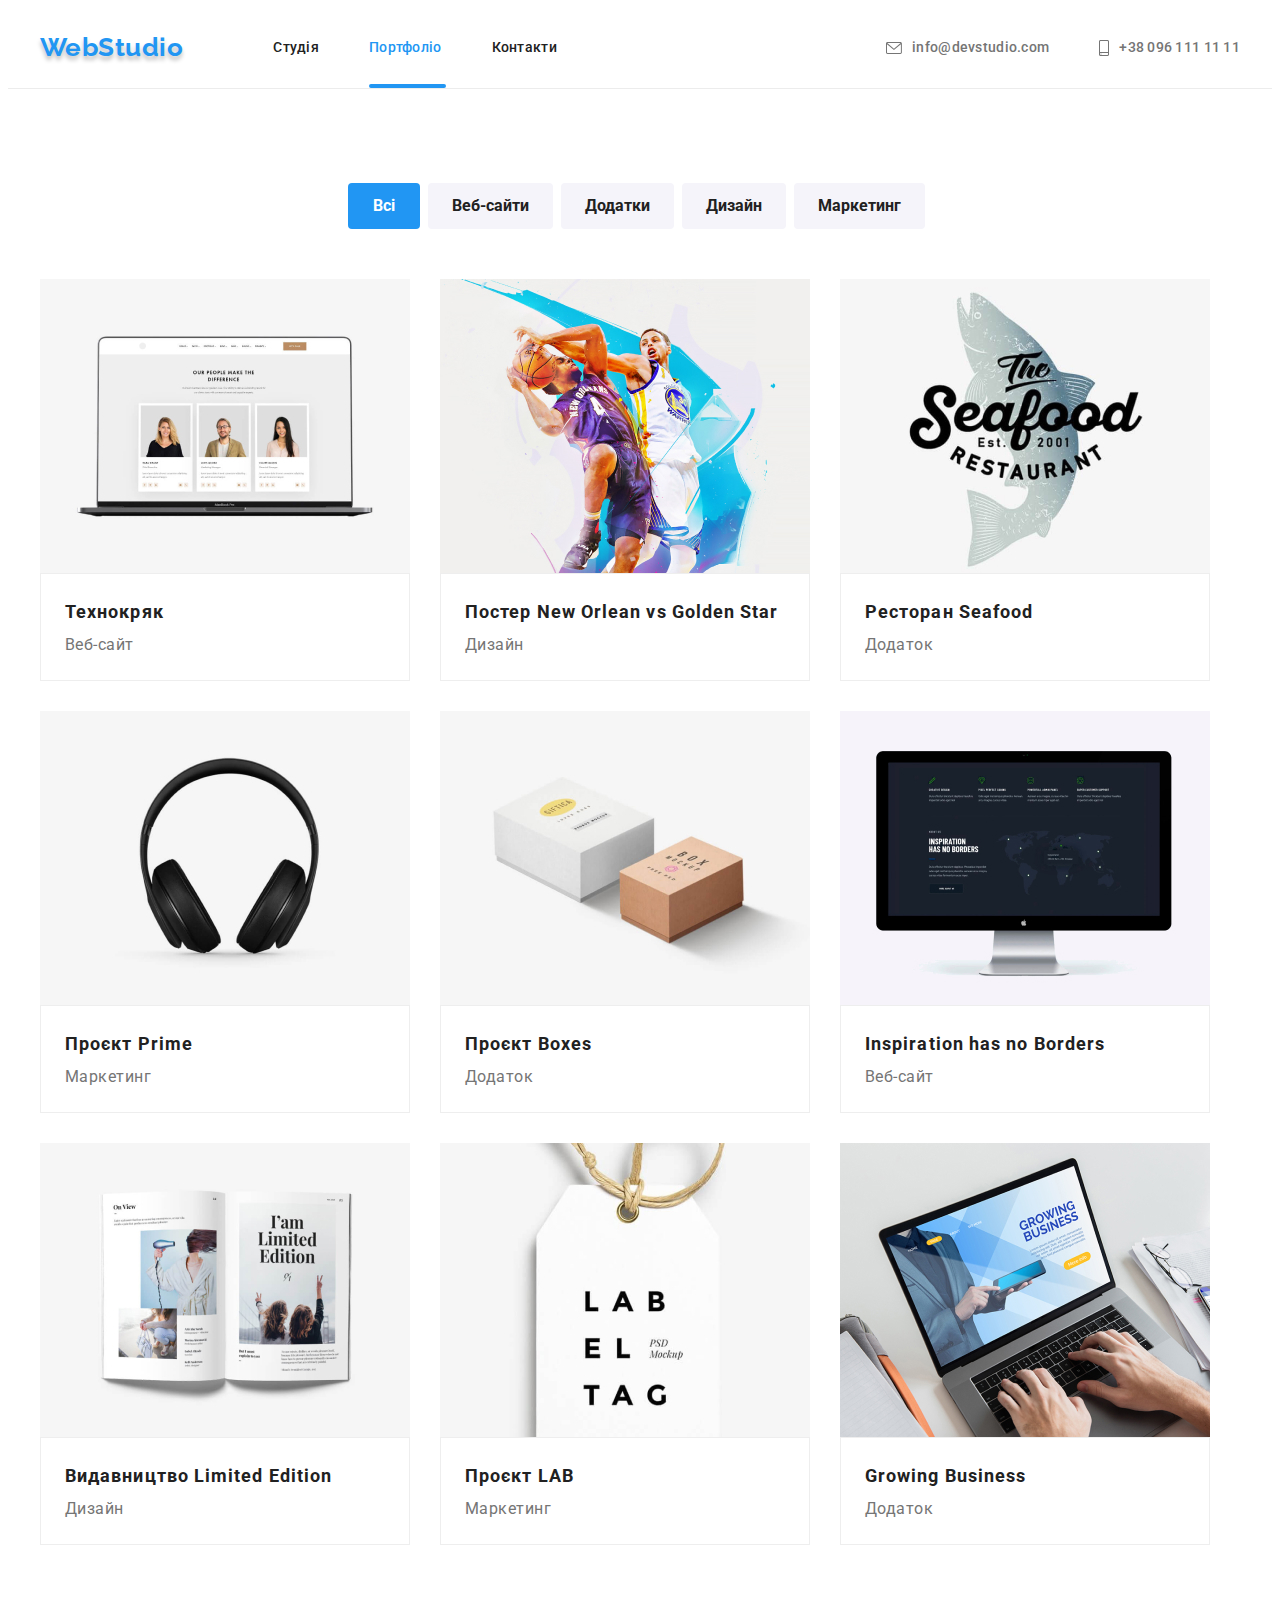
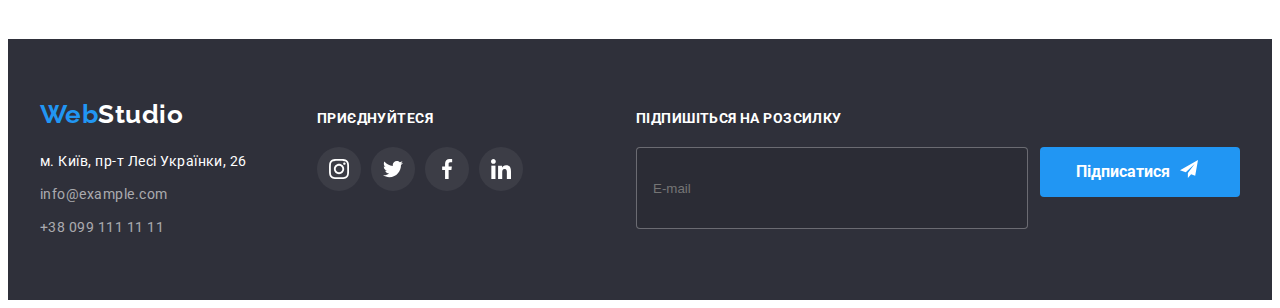
==== commit b8b2ac54: "Merge branch 'main' of https://github.com/LikeNikolai/goit-markup-hw-06" ====
--- a/portfolio.html
+++ b/portfolio.html
@@ -36,17 +36,15 @@
       <ul class="nav__contacts list">
         <li class="contact__item nav__contact__item">
           <a class="nav__contact__link link" href="mailto:info@devstudio.com">
-            <svg class="nav__contact__svg" width="16" height="12">
-              <use class="nav__contact__use" href="./images/icons.svg#icon-envelope">
+            <svg class="nav__svg" width="16" height="12">
+              <use href="./images/icons.svg#icon-envelope">
               </use>
             </svg>info@devstudio.com
           </a>
         </li>
         <li class="contact__item nav__contact__item">
-
-          <a class="nav__contact__link link" href="tel:+380961111111"><svg class="nav__contact__svg" width="10"
-              height="16">
-              <use class="nav__contact__use" href="./images/icons.svg#icon-smartphone">
+          <a class="nav__contact__link link" href="tel:+380961111111"><svg class="nav__svg" width="10" height="16">
+              <use href="./images/icons.svg#icon-smartphone">
               </use>
             </svg>+38 096 111 11 11</a>
         </li>
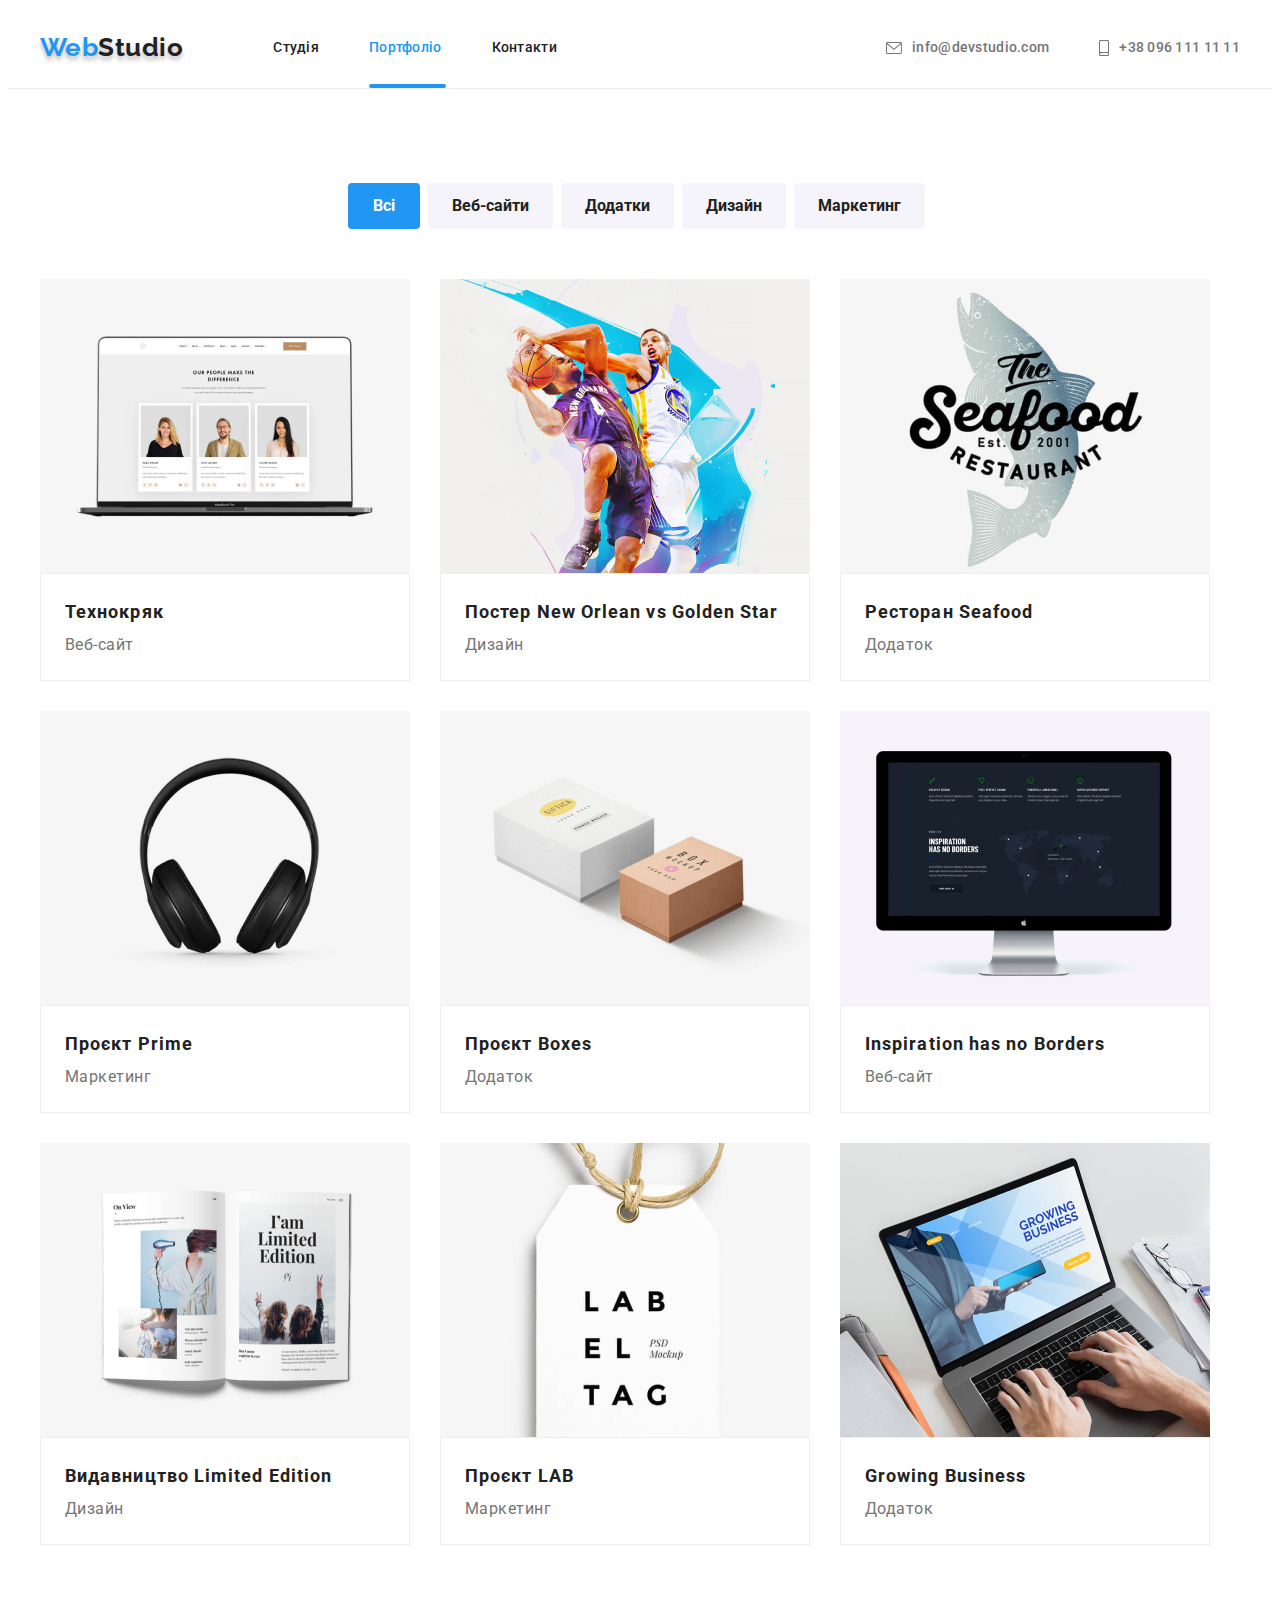
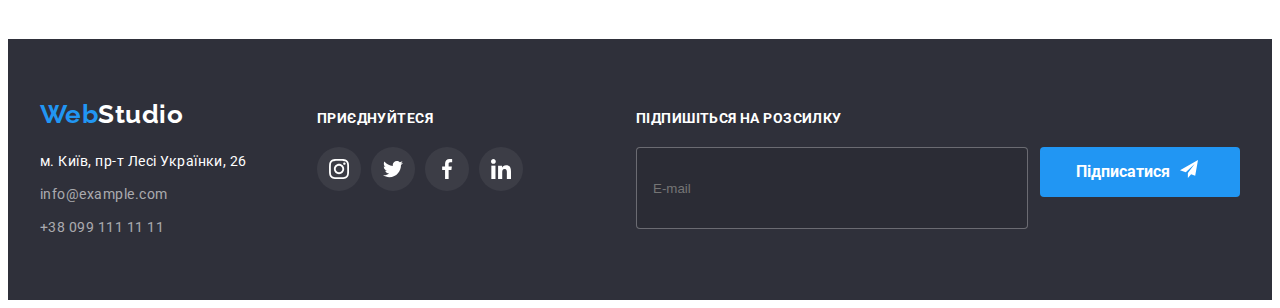
==== commit 1addc6bf: "ending corrctions" ====
--- a/portfolio.html
+++ b/portfolio.html
@@ -21,7 +21,7 @@
   <header class="header">
     <div class="container header-container">
       <a class="logo logo__header link" href="./index.html" lang="en">Web<span
-          class="logo__header__deco">Studio</span></a>
+          class="logo__header_deco">Studio</span></a>
       <nav class="navigation">
         <ul class="list nav__items">
           <li class="nav__item">
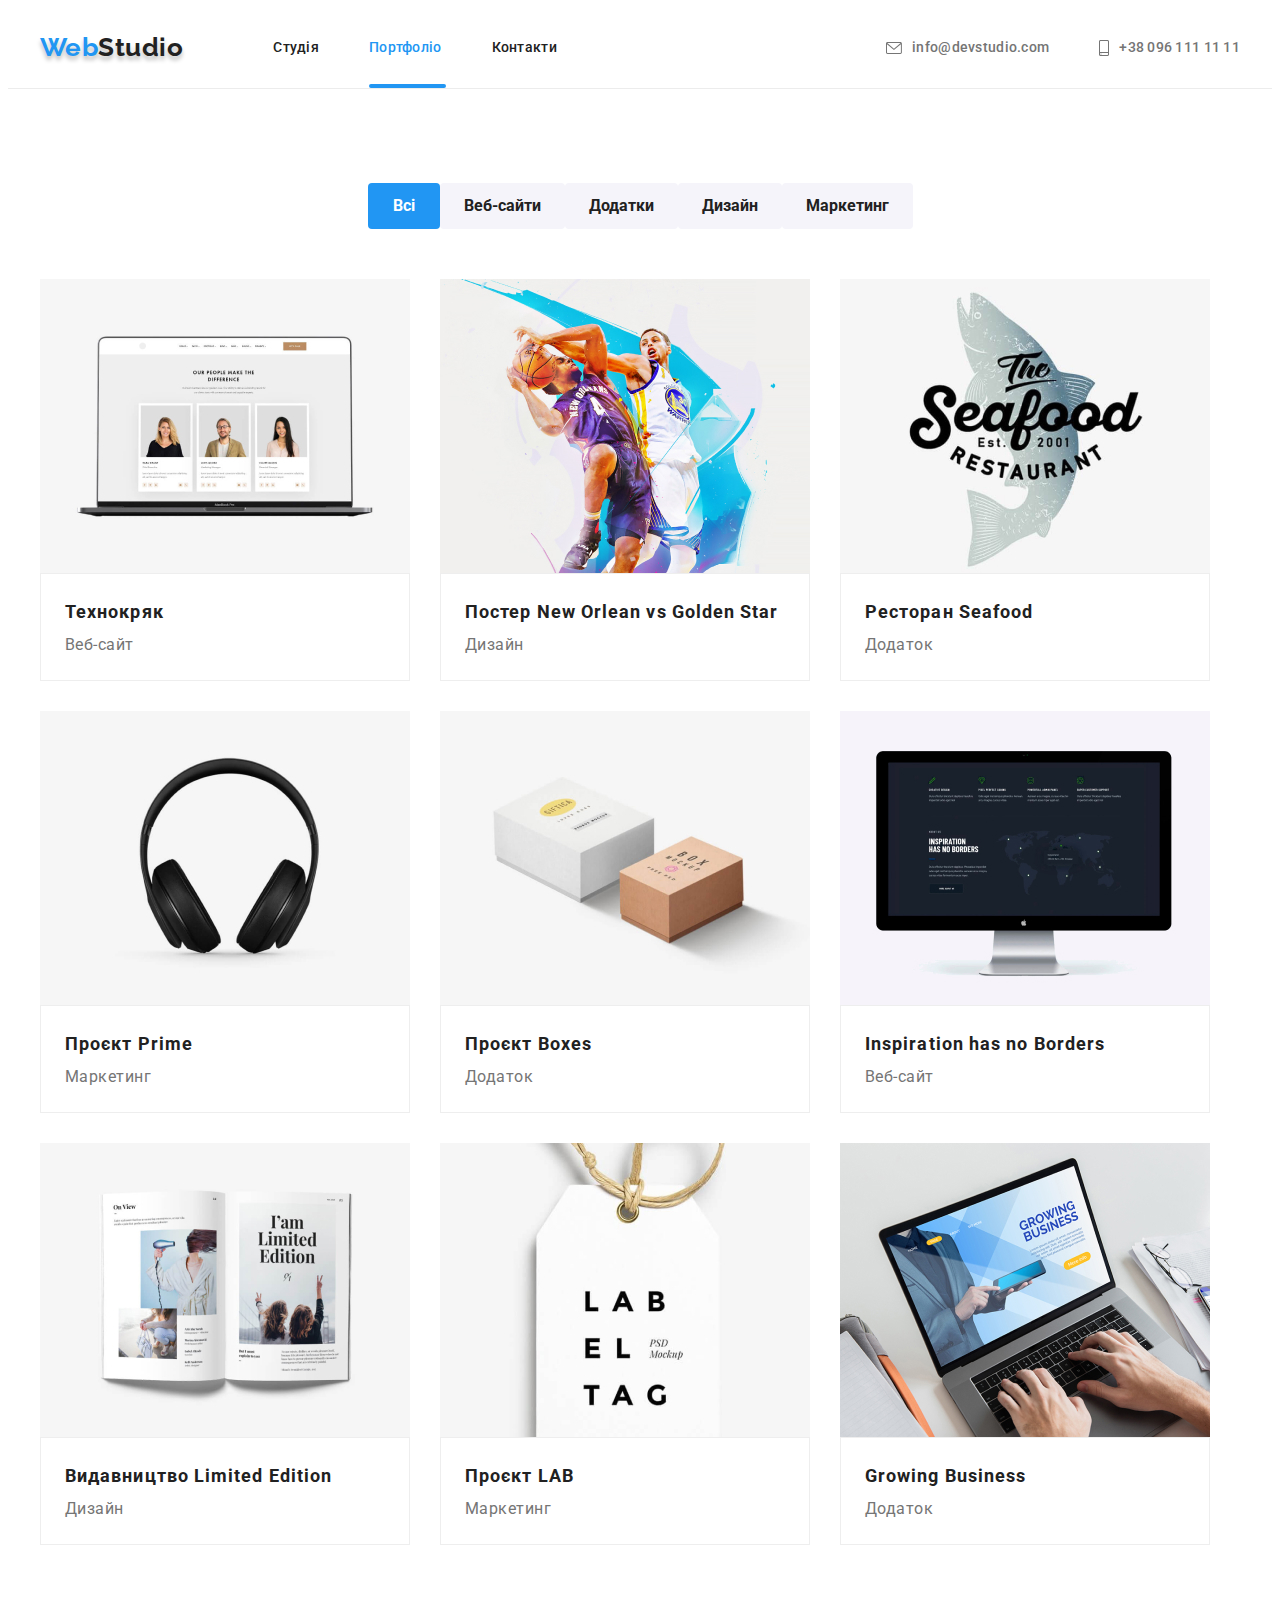
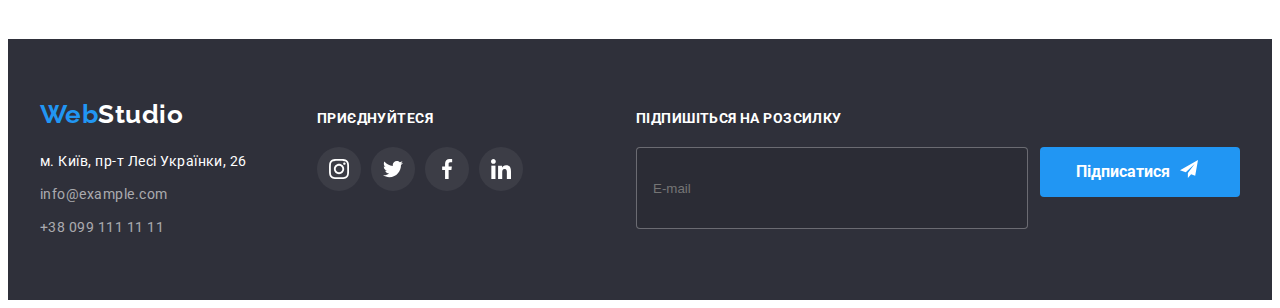
==== commit 6de55b69: "first steps" ====
--- a/portfolio.html
+++ b/portfolio.html
@@ -13,8 +13,7 @@
   <link rel="stylesheet" href="https://cdnjs.cloudflare.com/ajax/libs/modern-normalize/1.1.0/modern-normalize.min.css"
     integrity="sha512-wpPYUAdjBVSE4KJnH1VR1HeZfpl1ub8YT/NKx4PuQ5NmX2tKuGu6U/JRp5y+Y8XG2tV+wKQpNHVUX03MfMFn9Q=="
     crossorigin="anonymous" referrerpolicy="no-referrer" />
-  <link rel="stylesheet" href="./css/reset.css">
-  <link rel="stylesheet" href="./css/styles.css" />
+  <link rel="stylesheet" href="./css/main.min.css">
 </head>
 
 <body class="portfolio__body">
@@ -59,22 +58,22 @@
         <ul class="list portfolio__buttons">
           <li class="portfolio-button__item"><button type="button" class="button portfolio__button">Всі</button></li>
           <li class="portfolio-button__item">
-            <button type="button" class="button portfolio__button button__inactive">
+            <button type="button" class="button button__inactive portfolio__button">
               Веб-сайти
             </button>
           </li>
           <li class="portfolio-button__item">
-            <button type="button" class="button portfolio__button button__inactive">
+            <button type="button" class="button button__inactive portfolio__button">
               Додатки
             </button>
           </li>
           <li class="portfolio-button__item">
-            <button type="button" class="button portfolio__button button__inactive">
+            <button type="button" class="button button__inactive portfolio__button">
               Дизайн
             </button>
           </li>
           <li class="portfolio-button__item">
-            <button type="button" class="button portfolio__button button__inactive">
+            <button type="button" class="button button__inactive portfolio__button">
               Маркетинг
             </button>
           </li>
@@ -277,18 +276,19 @@
             </li>
           </ul>
         </div>
-        <form class="subscribe">
-          <label class="subscribe__label subscribe__title" for="subscribe-email">Підпишіться на
-            розсилку</label>
-          <div class="subscribe__field">
-            <input class="subscribe__input" type="email" placeholder="E-mail" id="subscribe-email">
+        <div class="subscribe">
+          <p class="subscribe__label subscribe__title">Підпишіться на
+            розсилку</p>
+          <form class="subscribe__field">
+            <label for="subscribe-email"><input class="subscribe__input" type="email" placeholder="E-mail"
+                id="subscribe-email"></label>
             <button type="submit" class="subscribe__button button"> Підписатися
               <svg height="24" width="24" class="button__subscribe__icon">
                 <use href="./images/icons.svg#send-icon"></use>
               </svg>
             </button>
-          </div>
-        </form>
+          </form>
+        </div>
       </div>
     </div>
   </footer>
--- a/css/main.min.css
+++ b/css/main.min.css
@@ -0,0 +1 @@
+p,h1,h2,h3,h4,h5,h6{margin:0}ul{margin:0;padding-left:0}body{color:var(--maintext-color);font-family:"Roboto",sans-serif;background-color:var(--background-color);letter-spacing:.03em}img{display:block;max-width:100%;height:auto}.container{width:1200px;margin-left:auto;margin-right:auto;padding-left:15px;padding-right:15px}.section{padding-top:94px;padding-bottom:94px}.link{display:block;text-decoration:none}.link__social{display:-webkit-box;display:-ms-flexbox;display:flex;-webkit-box-align:center;-ms-flex-align:center;align-items:center;-webkit-box-pack:center;-ms-flex-pack:center;justify-content:center}.list{list-style:none}.visually-hidden{position:absolute;white-space:nowrap;width:1px;height:1px;overflow:hidden;border:0;padding:0;clip:rect(0 0 0 0);-webkit-clip-path:inset(50%);clip-path:inset(50%);margin:-1px}.backdrop{position:fixed;top:0;left:0;width:100%;height:100%;background-color:rgba(0,0,0,.2);opacity:1;-webkit-transition:opacity 250ms cubic-bezier(0.4, 0, 0.2, 1),visibility 250ms cubic-bezier(0.4, 0, 0.2, 1);transition:opacity 250ms cubic-bezier(0.4, 0, 0.2, 1),visibility 250ms cubic-bezier(0.4, 0, 0.2, 1)}.button{color:#fff;font-family:"Roboto",sans-serif;background-color:#2196f3;cursor:pointer;font-size:16px;line-height:1.88;font-weight:700;-webkit-transition:color 250ms cubic-bezier(0.4, 0, 0.2, 1),text-shadow 250ms cubic-bezier(0.4, 0, 0.2, 1),background-color 250ms cubic-bezier(0.4, 0, 0.2, 1);transition:color 250ms cubic-bezier(0.4, 0, 0.2, 1),text-shadow 250ms cubic-bezier(0.4, 0, 0.2, 1),background-color 250ms cubic-bezier(0.4, 0, 0.2, 1)}.button__inactive{background-color:#f5f4fa;color:#212121}.button__inactive:hover,.button__inactive:focus{color:#fff;background-color:#2196f3}.header-container{display:-webkit-box;display:-ms-flexbox;display:flex;-webkit-box-align:center;-ms-flex-align:center;align-items:center}.logo{color:#2196f3;font-family:"Raleway";font-weight:700;font-size:26px;line-height:1.19}.logo__header{margin-right:90px;text-shadow:0px 4px 4px rgba(0,0,0,.2509803922);padding-top:24px;padding-bottom:25px}.logo__header_deco{color:#212121}.logo__footer{line-height:1.19}.logo__footer_deco{color:#fff}.nav__items{display:-webkit-box;display:-ms-flexbox;display:flex}.nav__items:last-child{margin-right:0}.nav__item{font-weight:500;font-size:14px;line-height:1.14;letter-spacing:.02em}.nav__item:not(:last-child){margin-right:50px}.nav__link{color:#212121;padding-top:32px;padding-bottom:32px;-webkit-transition:color 250ms cubic-bezier(0.4, 0, 0.2, 1),text-shadow 250ms cubic-bezier(0.4, 0, 0.2, 1);transition:color 250ms cubic-bezier(0.4, 0, 0.2, 1),text-shadow 250ms cubic-bezier(0.4, 0, 0.2, 1)}.nav__link:focus,.nav__link:hover{color:#2196f3;-webkit-filter:drop-shadow(0px 4px 4px rgba(0, 0, 0, 0.2509803922));filter:drop-shadow(0px 4px 4px rgba(0, 0, 0, 0.2509803922))}.nav__link_active{position:relative;color:#2196f3}.nav__link_active::after{position:absolute;display:block;content:"";bottom:0px;width:100%;background-color:#2196f3;border:2px solid #2196f3;border-radius:2px}.nav__contacts{display:-webkit-box;display:-ms-flexbox;display:flex;-webkit-box-align:center;-ms-flex-align:center;align-items:center;margin-left:auto;font-weight:500;font-size:14px;line-height:1.14;letter-spacing:.02em}.nav__contact__item{display:-webkit-box;display:-ms-flexbox;display:flex;-webkit-box-align:center;-ms-flex-align:center;align-items:center}.nav__contact__item:not(:last-child){margin-right:50px}.nav__contact__link{display:-webkit-box;display:-ms-flexbox;display:flex;-webkit-box-align:center;-ms-flex-align:center;align-items:center;-webkit-box-pack:center;-ms-flex-pack:center;justify-content:center;padding-top:32px;padding-bottom:32px;color:#757575;-webkit-transition:color 250ms cubic-bezier(0.4, 0, 0.2, 1),text-shadow 250ms cubic-bezier(0.4, 0, 0.2, 1);transition:color 250ms cubic-bezier(0.4, 0, 0.2, 1),text-shadow 250ms cubic-bezier(0.4, 0, 0.2, 1)}.nav__contact__link:focus,.nav__contact__link:hover{color:#2196f3}.nav__contact__link:focus .nav__svg,.nav__contact__link:hover .nav__svg{fill:#2196f3}.nav__svg{margin-right:10px;fill:#757575;-webkit-transition:fill 250ms cubic-bezier(0.4, 0, 0.2, 1);transition:fill 250ms cubic-bezier(0.4, 0, 0.2, 1)}.contacts__place{color:#fff;line-height:1.71}.footer{background-color:#2f303a;padding-top:60px;padding-bottom:60px}.footer__div{display:-webkit-box;display:-ms-flexbox;display:flex;-webkit-box-align:baseline;-ms-flex-align:baseline;align-items:baseline}.footer__container{display:-webkit-box;display:-ms-flexbox;display:flex;-webkit-box-orient:vertical;-webkit-box-direction:normal;-ms-flex-direction:column;flex-direction:column}.footer .logo__footer{display:block;margin-bottom:20px}.footer__address{color:#fff;font-weight:400;font-size:14px;line-height:1.71;font-style:normal}.footer__link{color:rgba(255,255,255,.6);font-weight:400;font-size:14px;line-height:1.71;font-style:normal;-webkit-transition:color 250ms cubic-bezier(0.4, 0, 0.2, 1),text-shadow 250ms cubic-bezier(0.4, 0, 0.2, 1);transition:color 250ms cubic-bezier(0.4, 0, 0.2, 1),text-shadow 250ms cubic-bezier(0.4, 0, 0.2, 1)}.footer__link:focus,.footer__link:hover{color:#2196f3;text-shadow:0px 4px 4px rgba(0,0,0,.2509803922)}.footer__contact:not(:last-child){margin-bottom:9px}.hero{background-color:#2f303a}.section.hero{background-image:-webkit-gradient(linear, left top, left bottom, from(rgba(47, 48, 58, 0.2509803922)), to(rgba(47, 48, 58, 0.2509803922))),url("../images/hero-bg.jpg");background-image:linear-gradient(rgba(47, 48, 58, 0.2509803922), rgba(47, 48, 58, 0.2509803922)),url("../images/hero-bg.jpg");background-repeat:no-repeat;background-position:center;background-size:cover;margin:0 auto;max-width:1600px;padding:200px 0}.container.hero{background-color:rgba(0,0,0,0)}.hero__title{margin-left:auto;margin-right:auto;width:700px;color:#fff;font-weight:900;font-size:44px;line-height:1.36;text-align:center;letter-spacing:.06em;text-transform:uppercase;margin-bottom:20px}.hero__button{display:block;margin-left:auto;margin-right:auto;padding:10px 30px;line-height:1.875;min-width:200px;min-height:50px;border-radius:4px;border-width:2px;border-color:#188ce8;-webkit-box-shadow:0px 4px 4px 0px rgba(0,0,0,.1490196078);box-shadow:0px 4px 4px 0px rgba(0,0,0,.1490196078);-webkit-transition:background-color 250ms cubic-bezier(0.4, 0, 0.2, 1);transition:background-color 250ms cubic-bezier(0.4, 0, 0.2, 1)}.hero__button:focus,.hero__button:hover{background-color:#188ce8}.cards__page{border-top:#ececec 1px solid}.portfolio__buttons{display:-webkit-box;display:-ms-flexbox;display:flex;-webkit-box-pack:center;-ms-flex-pack:center;justify-content:center;-webkit-box-align:center;-ms-flex-align:center;align-items:center;margin-bottom:50px}.portfolio__button{border-radius:4px;border-color:rgba(0,0,0,0);min-height:38px;min-width:72px;padding:6px 22px;-webkit-transition:color 250ms cubic-bezier(0.4, 0, 0.2, 1),text-shadow 250ms cubic-bezier(0.4, 0, 0.2, 1),background-color 250ms cubic-bezier(0.4, 0, 0.2, 1);transition:color 250ms cubic-bezier(0.4, 0, 0.2, 1),text-shadow 250ms cubic-bezier(0.4, 0, 0.2, 1),background-color 250ms cubic-bezier(0.4, 0, 0.2, 1)}.portfolio__button:focus,.portfolio__button:hover{-webkit-box-shadow:0px 4px 4px 0px rgba(0,0,0,.2509803922);box-shadow:0px 4px 4px 0px rgba(0,0,0,.2509803922)}.portfolio__button:not(:last-child){margin-right:8px}.cards{display:-webkit-box;display:-ms-flexbox;display:flex;-ms-flex-wrap:wrap;flex-wrap:wrap}.card{background-color:#fff;margin-bottom:30px}.card:nth-last-child(-n+3){margin-bottom:0}.card__link{-webkit-transition:-webkit-box-shadow 250ms cubic-bezier(0.4, 0, 0.2, 1);transition:-webkit-box-shadow 250ms cubic-bezier(0.4, 0, 0.2, 1);transition:box-shadow 250ms cubic-bezier(0.4, 0, 0.2, 1);transition:box-shadow 250ms cubic-bezier(0.4, 0, 0.2, 1), -webkit-box-shadow 250ms cubic-bezier(0.4, 0, 0.2, 1)}.card__link:hover,.card__link:focus{-webkit-box-shadow:0px 4px 4px 0px rgba(0,0,0,.2509803922);box-shadow:0px 4px 4px 0px rgba(0,0,0,.2509803922)}.card:not(:nth-child(3n)){margin-right:30px}.card__container{padding:20px 24px;border:#eee 1px solid}.card__thumb{position:relative;overflow:hidden}.card__overlay{position:absolute;top:0;left:0;display:-webkit-box;display:-ms-flexbox;display:flex;-webkit-box-pack:center;-ms-flex-pack:center;justify-content:center;-webkit-box-align:center;-ms-flex-align:center;align-items:center;padding:63px 24px;width:100%;height:100%;background-color:rgba(33,150,243,.8980392157);font-weight:400;font-size:18px;line-height:1.56;letter-spacing:.03em;color:#fff;-webkit-transform:translateY(101%);transform:translateY(101%);-webkit-transition:-webkit-transform 250ms cubic-bezier(0.4, 0, 0.2, 1);transition:-webkit-transform 250ms cubic-bezier(0.4, 0, 0.2, 1);transition:transform 250ms cubic-bezier(0.4, 0, 0.2, 1);transition:transform 250ms cubic-bezier(0.4, 0, 0.2, 1), -webkit-transform 250ms cubic-bezier(0.4, 0, 0.2, 1)}.card__link:hover .card__overlay,.card__link:focus .card__overlay{-webkit-transform:translateY(0%);transform:translateY(0%)}.card__img{background-color:#fff}.card__title{color:#212121;font-weight:700;font-size:18px;line-height:2;letter-spacing:.06em}.card__descr{color:#757575;font-weight:400;font-size:16px;line-height:1.88}.qualities-list{display:-webkit-box;display:-ms-flexbox;display:flex}.quality{width:270px}.quality{font-weight:700;font-size:14px;line-height:1.14;text-transform:uppercase}.quality:not(:last-child){margin-right:30px}.quality__icon-container{margin-bottom:30px;display:-webkit-box;display:-ms-flexbox;display:flex;-webkit-box-align:center;-ms-flex-align:center;align-items:center;-webkit-box-pack:center;-ms-flex-pack:center;justify-content:center;min-width:270px;height:120px;background-color:#f5f4fa}.quality__title{margin-bottom:10px}.quality__descr{color:#757575;font-weight:400;font-size:14px;line-height:1.71}.team{background-color:#f5f4fa}.team__title{font-weight:700;font-size:36px;line-height:1.167;text-align:center;margin-bottom:50px}.team__list{display:-webkit-box;display:-ms-flexbox;display:flex}.team-member{background-color:#fff;-webkit-box-shadow:0px 4px 4px 0px rgba(0,0,0,.2509803922);box-shadow:0px 4px 4px 0px rgba(0,0,0,.2509803922)}.team-member:not(:last-child){margin-right:30px;border-bottom-right-radius:4px;border-bottom-left-radius:4px}.team-member__container{min-height:168px;padding-top:32px;padding-bottom:32px;padding-left:32px;padding-right:32px}.team-member__name{font-weight:500;font-size:16px;text-align:center;line-height:1.185;margin-bottom:10px}.team-member__job{color:var(--additionaltext-color);font-weight:400;font-size:16px;text-align:center;line-height:1.185;margin-bottom:16px}.team-member__link{width:44px;height:44px;display:-webkit-box;display:-ms-flexbox;display:flex;-webkit-box-align:center;-ms-flex-align:center;align-items:center;-webkit-box-pack:center;-ms-flex-pack:center;justify-content:center;border-radius:50%;-webkit-transition:background-color 250ms cubic-bezier(0.4, 0, 0.2, 1);transition:background-color 250ms cubic-bezier(0.4, 0, 0.2, 1)}.team-member__svg{fill:#afb1b8;-webkit-transition:fill 250ms cubic-bezier(0.4, 0, 0.2, 1);transition:fill 250ms cubic-bezier(0.4, 0, 0.2, 1)}.team-member__contact:hover .team-member__svg,.team-member__contact:focus .team-member__svg{fill:#fff}.team-member__link:hover,.team-member__link:focus{background-color:#2196f3}.team-member__link:hover .team-member__svg,.team-member__link:focus .team-member__svg{fill:#fff}.team-member__contacts{display:-webkit-box;display:-ms-flexbox;display:flex;-webkit-box-align:center;-ms-flex-align:center;align-items:center;-webkit-box-pack:center;-ms-flex-pack:center;justify-content:center}.team-member__contact{border-radius:50%;margin-left:10px;-webkit-transition:color 250ms cubic-bezier(0.4, 0, 0.2, 1),background-color 250ms cubic-bezier(0.4, 0, 0.2, 1),-webkit-box-shadow 250ms cubic-bezier(0.4, 0, 0.2, 1);transition:color 250ms cubic-bezier(0.4, 0, 0.2, 1),background-color 250ms cubic-bezier(0.4, 0, 0.2, 1),-webkit-box-shadow 250ms cubic-bezier(0.4, 0, 0.2, 1);transition:color 250ms cubic-bezier(0.4, 0, 0.2, 1),box-shadow 250ms cubic-bezier(0.4, 0, 0.2, 1),background-color 250ms cubic-bezier(0.4, 0, 0.2, 1);transition:color 250ms cubic-bezier(0.4, 0, 0.2, 1),box-shadow 250ms cubic-bezier(0.4, 0, 0.2, 1),background-color 250ms cubic-bezier(0.4, 0, 0.2, 1),-webkit-box-shadow 250ms cubic-bezier(0.4, 0, 0.2, 1)}.team-member__contact:first-child{margin-left:0px}.team-member__image{display:block}.works{padding-top:0}.works__title{font-weight:700;font-size:36px;line-height:1.167;text-align:center;margin-bottom:50px}.works__list{display:-webkit-box;display:-ms-flexbox;display:flex}.works__item:not(:last-child){width:370px;margin-right:30px}.works__thumb{position:relative;display:-webkit-box;display:-ms-flexbox;display:flex;-webkit-box-pack:center;-ms-flex-pack:center;justify-content:center;text-align:center}.works__desc{position:absolute;bottom:0;display:-webkit-box;display:-ms-flexbox;display:flex;-webkit-box-pack:center;-ms-flex-pack:center;justify-content:center;-webkit-box-align:center;-ms-flex-align:center;align-items:center;background-color:rgba(47,48,58,.8);width:370px;height:70px;font-weight:700;font-size:14px;line-height:1.14;letter-spacing:.03em;text-transform:uppercase;color:#fff}.clients__title{font-size:36px;line-height:1.667;text-align:center;letter-spacing:.03em;color:#212121;margin-bottom:50px}.partners__list{display:-webkit-box;display:-ms-flexbox;display:flex;-webkit-box-pack:center;-ms-flex-pack:center;justify-content:center;-webkit-box-align:center;-ms-flex-align:center;align-items:center}.clients__item{display:-webkit-box;display:-ms-flexbox;display:flex;-webkit-box-align:center;-ms-flex-align:center;align-items:center;-webkit-box-pack:center;-ms-flex-pack:center;justify-content:center;margin-left:30px}.clients__item:first-child{margin-left:0}.client__icon{fill:#afb1b8;-webkit-transition:fill 250ms cubic-bezier(0.4, 0, 0.2, 1);transition:fill 250ms cubic-bezier(0.4, 0, 0.2, 1)}.client__link{width:170px;height:90px;border:1px solid #afb1b8;border-radius:4px;outline:rgba(0,0,0,0);color:#2196f3;-webkit-transition:border-color 250ms cubic-bezier(0.4, 0, 0.2, 1);transition:border-color 250ms cubic-bezier(0.4, 0, 0.2, 1)}.client__link:hover .client__icon,.client__link:focus .client__icon{fill:#2196f3}.client__link:hover,.client__link:focus{fill:inherit;border-color:#2196f3}.backdrop{position:fixed;top:0;left:0;width:100%;height:100%;background-color:rgba(0,0,0,.2);opacity:1;-webkit-transition:opacity 250ms cubic-bezier(0.4, 0, 0.2, 1),visibility 250ms cubic-bezier(0.4, 0, 0.2, 1);transition:opacity 250ms cubic-bezier(0.4, 0, 0.2, 1),visibility 250ms cubic-bezier(0.4, 0, 0.2, 1)}.backdrop.is-hidden{opacity:0;pointer-events:none;visibility:hidden}.modal__window{-webkit-transition:-webkit-transform 250ms cubic-bezier(0.4, 0, 0.2, 1);transition:-webkit-transform 250ms cubic-bezier(0.4, 0, 0.2, 1);transition:transform 250ms cubic-bezier(0.4, 0, 0.2, 1);transition:transform 250ms cubic-bezier(0.4, 0, 0.2, 1), -webkit-transform 250ms cubic-bezier(0.4, 0, 0.2, 1);position:absolute;top:50%;left:50%;padding:40px;-webkit-transform:translate(-50%, -50%) scale(1);transform:translate(-50%, -50%) scale(1);height:581px;width:528px;background-color:#fff}.backdrop.is-hidden .modal__window{-webkit-transform:translate(-50%, -50%) scale(1.5);transform:translate(-50%, -50%) scale(1.5)}.modal__close{position:absolute;display:-webkit-box;display:-ms-flexbox;display:flex;-webkit-box-align:center;-ms-flex-align:center;align-items:center;-webkit-box-pack:center;-ms-flex-pack:center;justify-content:center;top:8px;right:8px;width:30px;height:30px;border-radius:50%;border-color:rgba(0,0,0,.1019607843);background-color:#fff}.close__button{fill:#000;-webkit-transition:fill 250ms cubic-bezier(0.4, 0, 0.2, 1);transition:fill 250ms cubic-bezier(0.4, 0, 0.2, 1)}.modal__close:hover .close__button{fill:#2196f3}.modal__title{font-style:normal;font-weight:700;font-size:20px;line-height:1.15;text-align:center;letter-spacing:.03em;color:#212121}.form__item{position:relative;display:-webkit-box;display:-ms-flexbox;display:flex;-webkit-box-orient:vertical;-webkit-box-direction:normal;-ms-flex-direction:column;flex-direction:column}.form__item:not(:first-child){margin-top:10px}.form__item:first-of-type{margin-top:12px}.form__contact{position:relative}.form__label{font-size:12px;line-height:1.67;letter-spacing:.01em;color:#757575}.form__input{display:block;border:1px solid rgba(33,33,33,.2);border-radius:4px;width:448px;height:40px;padding-left:40px;-webkit-transition:border-color 250ms cubic-bezier(0.4, 0, 0.2, 1);transition:border-color 250ms cubic-bezier(0.4, 0, 0.2, 1)}.form__input:focus-within{border-color:#188ce8}.form__input:focus,.form__input .form__icon:hover{outline:rgba(0,0,0,0)}.form__icon{position:absolute;margin-left:12px;top:65%;-webkit-transform:translateY(-50%);transform:translateY(-50%);fill:#212121;-webkit-transition:fill 250ms cubic-bezier(0.4, 0, 0.2, 1);transition:fill 250ms cubic-bezier(0.4, 0, 0.2, 1)}.form__item:focus-within .form__icon{fill:#188ce8}.form__comment__area{padding:16px 12px;height:120px;border:1px solid rgba(33,33,33,.2);border-radius:4px;resize:none;-webkit-transition:border-color 250ms cubic-bezier(0.4, 0, 0.2, 1);transition:border-color 250ms cubic-bezier(0.4, 0, 0.2, 1)}.form__comment__area:focus-within{border-color:#188ce8}.form__comment__area:focus,.form__comment__area:hover{outline:rgba(0,0,0,0)}.form__checkbox{position:relative;display:-webkit-box;display:-ms-flexbox;display:flex;-webkit-box-pack:center;-ms-flex-pack:center;justify-content:center;-webkit-box-align:center;-ms-flex-align:center;align-items:center;margin-top:20px;text-align:center}.form__checkbox__input{font-size:14px;line-height:1.71;letter-spacing:.03em;color:#757575;outline:none}.form__checkbox__label{position:relative;margin-left:8px;font-weight:400;font-size:14px;line-height:1.46;letter-spacing:.03em}.form__checkbox__label::before{position:absolute;display:inline-block;content:" ";background-image:url(" data:image/svg+xml, %3Csvg xmlns='http://www.w3.org/2000/svg' id='check-box' viewBox='0 0 34 32' %3E%3Cpath style='fill:%23ffffff' stroke-linejoin='miter' stroke-linecap='butt' stroke-miterlimit='4' stroke-width='0.64' d='M6.262 15.206l-0.221-0.211-0.221 0.208-3.085 2.925 0.243 0.234 11.408 10.88 0.221-0.211 24.256-23.139-0.243-0.23-3.043-2.902-0.221 0.211-20.97 19.987-8.125-7.75z' %3E%3C/path%3E%3C/svg%3E");height:16px;width:15px;border-radius:30%;border:2px solid #2a2a2a;text-align:center;margin-right:8px;background-color:rgba(0,0,0,0);outline:rgba(0,0,0,0);fill:rgba(0,0,0,0);-webkit-transform:translateX(-20px);transform:translateX(-20px);-webkit-transition:border-color 250ms cubic-bezier(0.4, 0, 0.2, 1),background-color 250ms cubic-bezier(0.4, 0, 0.2, 1),border-color 250ms cubic-bezier(0.4, 0, 0.2, 1);transition:border-color 250ms cubic-bezier(0.4, 0, 0.2, 1),background-color 250ms cubic-bezier(0.4, 0, 0.2, 1),border-color 250ms cubic-bezier(0.4, 0, 0.2, 1)}.form__checkbox__label:hover::before,.form__checkbox__input:focus~.form__checkbox__label::before{outline:2px green solid}.form__checkbox__input:checked~.form__checkbox__label::before{background-color:#188ce8;border-color:#188ce8}.agreement-link{color:#2196f3;text-decoration:underline}.form__button{margin:0 auto;width:200px;height:50px;display:block;margin-top:30px;padding:10px 30px;line-height:1.875;border-radius:4px;border-width:2px;border-color:#188ce8;-webkit-box-shadow:0px 4px 4px 0px rgba(0,0,0,.1450980392);box-shadow:0px 4px 4px 0px rgba(0,0,0,.1450980392);-webkit-transition:background-color 250ms cubic-bezier(0.4, 0, 0.2, 1);transition:background-color 250ms cubic-bezier(0.4, 0, 0.2, 1)}.form__button:focus,.form__button:hover{background-color:#188ce8}.join__title{font-size:14px;line-height:1.14;letter-spacing:.03em;text-transform:uppercase;color:#fff}.join__links{margin-top:20px;display:-webkit-box;display:-ms-flexbox;display:flex;-webkit-box-align:center;-ms-flex-align:center;align-items:center;-webkit-box-pack:center;-ms-flex-pack:center;justify-content:center}.join__container{margin-left:70px}.join__item{display:block;height:44px;width:44px;margin-left:10px}.join__item:first-child{margin-left:0}.join__link{background-color:rgba(255,255,255,.062745098);border-radius:50%;width:44px;height:44px;-webkit-transition:background-color 250ms cubic-bezier(0.4, 0, 0.2, 1),text-shadow 250ms cubic-bezier(0.4, 0, 0.2, 1);transition:background-color 250ms cubic-bezier(0.4, 0, 0.2, 1),text-shadow 250ms cubic-bezier(0.4, 0, 0.2, 1)}.join__link:hover,.join__link:focus{background-color:#2196f3}.join__icon{fill:#fff}.subscribe{margin-left:auto}.subscribe__title{display:block;margin-bottom:20px;font-weight:700;font-size:14px;line-height:1.14;letter-spacing:.03em;text-transform:uppercase;color:#fff}.subscribe__field{display:-webkit-box;display:-ms-flexbox;display:flex}.subscribe__input{width:358px;height:50px;margin-right:12px;padding:15px 16px;border:1px solid rgba(255,255,255,.3019607843);border-radius:4px;background-color:rgba(0,0,0,.0823529412);color:#fff}.subscribe__button{display:-webkit-box;display:-ms-flexbox;display:flex;-webkit-box-align:center;-ms-flex-align:center;align-items:center;-webkit-box-pack:center;-ms-flex-pack:center;justify-content:center;padding:10px 28px;fill:#fff;border-radius:4px;border-color:rgba(0,0,0,0);outline:rgba(0,0,0,0);width:200px;height:50px;-webkit-transition:background-color 250ms cubic-bezier(0.4, 0, 0.2, 1);transition:background-color 250ms cubic-bezier(0.4, 0, 0.2, 1)}.subscribe__button:focus,.subscribe__button:hover{background-color:#188ce8}.button__subscribe__icon{fill:#fff;margin-left:10px;padding:3px 0px}/*# sourceMappingURL=main.min.css.map */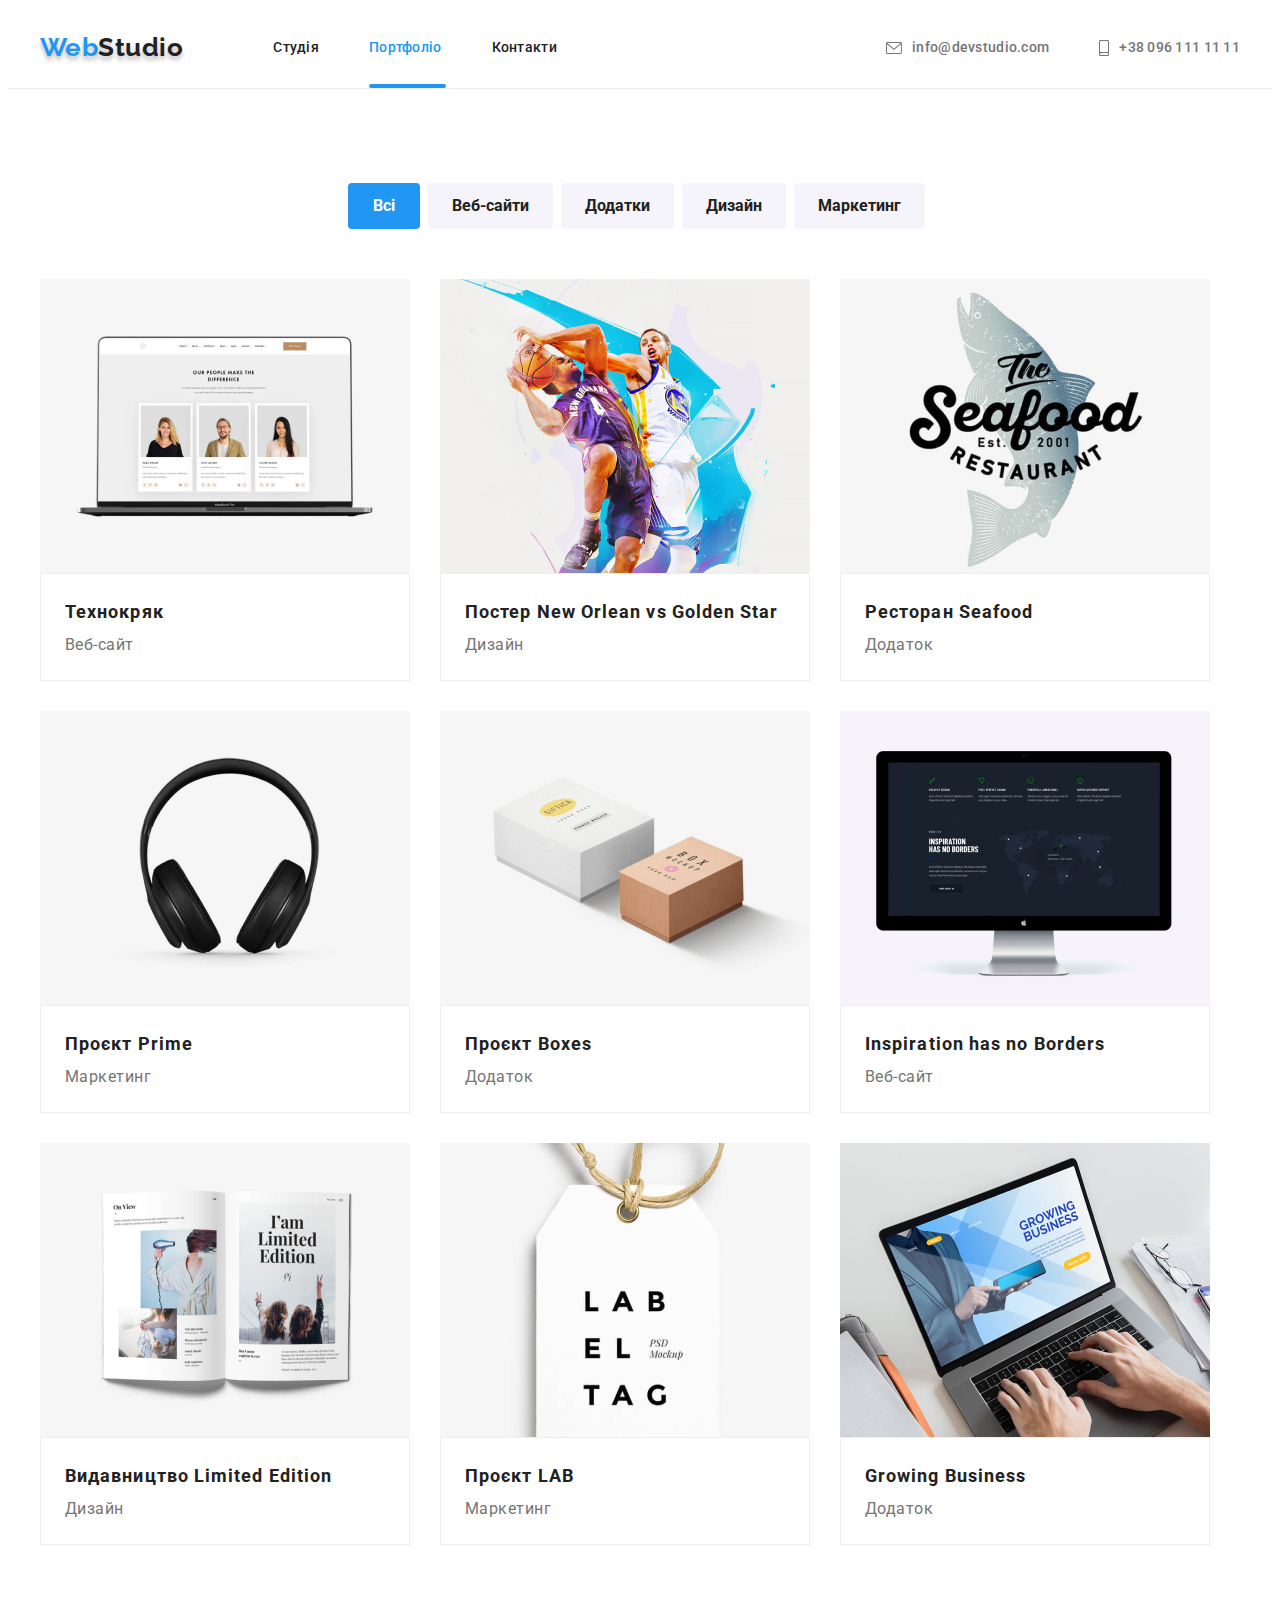
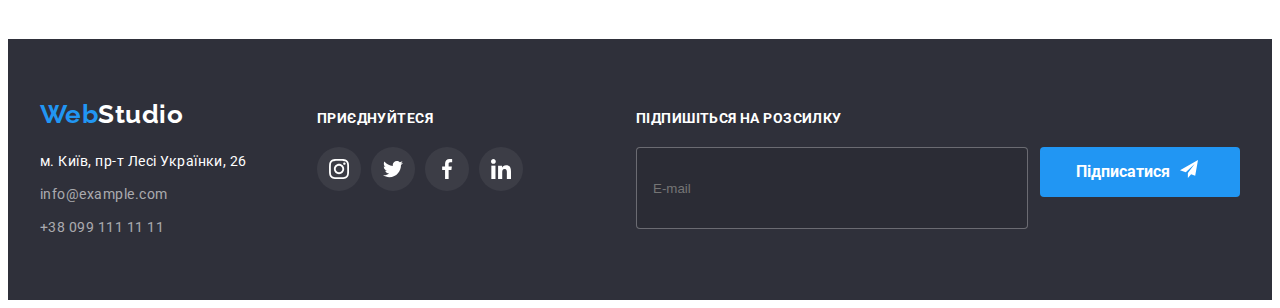
==== commit 2eb2ec16: "back to normal" ====
--- a/portfolio.html
+++ b/portfolio.html
@@ -13,7 +13,8 @@
   <link rel="stylesheet" href="https://cdnjs.cloudflare.com/ajax/libs/modern-normalize/1.1.0/modern-normalize.min.css"
     integrity="sha512-wpPYUAdjBVSE4KJnH1VR1HeZfpl1ub8YT/NKx4PuQ5NmX2tKuGu6U/JRp5y+Y8XG2tV+wKQpNHVUX03MfMFn9Q=="
     crossorigin="anonymous" referrerpolicy="no-referrer" />
-  <link rel="stylesheet" href="./css/main.min.css">
+  <link rel="stylesheet" href="./css/reset.css">
+  <link rel="stylesheet" href="./css/styles.css" />
 </head>
 
 <body class="portfolio__body">
@@ -58,22 +59,22 @@
         <ul class="list portfolio__buttons">
           <li class="portfolio-button__item"><button type="button" class="button portfolio__button">Всі</button></li>
           <li class="portfolio-button__item">
-            <button type="button" class="button button__inactive portfolio__button">
+            <button type="button" class="button portfolio__button button__inactive">
               Веб-сайти
             </button>
           </li>
           <li class="portfolio-button__item">
-            <button type="button" class="button button__inactive portfolio__button">
+            <button type="button" class="button portfolio__button button__inactive">
               Додатки
             </button>
           </li>
           <li class="portfolio-button__item">
-            <button type="button" class="button button__inactive portfolio__button">
+            <button type="button" class="button portfolio__button button__inactive">
               Дизайн
             </button>
           </li>
           <li class="portfolio-button__item">
-            <button type="button" class="button button__inactive portfolio__button">
+            <button type="button" class="button portfolio__button button__inactive">
               Маркетинг
             </button>
           </li>
--- a/css/styles.css
+++ b/css/styles.css
@@ -0,0 +1,829 @@
+/* Colors 
+Main text color #212121
+Secondary text color #757575
+Background color #FFFFFF
+Active color #2196F3
+Hero color #2F303A
+OurTeam color #F5F4FA
+*/
+:root {
+  --background-color: #ffffff;
+  --maintext-color: #212121;
+  --additionaltext-color: #757575;
+  --active-color: #2196f3;
+  --focused-button: #188ce8;
+  --footer-color: #2f303a;
+  --footer-contacts-color: #ffffff99;
+  --teams-background-color: #F5F4FA;
+}
+
+body {
+  color: var(--maintext-color);
+  font-family: "Roboto", sans-serif;
+  background-color: var(--background-color);
+  letter-spacing: 0.03em;
+}
+
+img {
+  display: block;
+  max-width: 100%;
+  height: auto;
+}
+
+.visually-hidden {
+  position: absolute;
+  white-space: nowrap;
+  width: 1px;
+  height: 1px;
+  overflow: hidden;
+  border: 0;
+  padding: 0;
+  clip: rect(0 0 0 0);
+  clip-path: inset(50%);
+  margin: -1px;
+}
+
+.container {
+  width: 1200px;
+  margin-left: auto;
+  margin-right: auto;
+  padding-left: 15px;
+  padding-right: 15px;
+}
+
+.section {
+  padding-top: 94px;
+  padding-bottom: 94px;
+}
+
+.link {
+  display: block;
+  text-decoration: none;
+}
+
+.link__social {
+  display: flex;
+  align-items: center;
+  justify-content: center;
+}
+
+.list {
+  list-style: none;
+}
+
+/*--------------------- Buttons---------------------- */
+.button {
+  color: var(--background-color);
+  font-family: "Roboto", sans-serif;
+  background-color: var(--active-color);
+  cursor: pointer;
+  font-size: 16px;
+  line-height: 1.88;
+  font-weight: 700;
+  transition: color 250ms cubic-bezier(0.4, 0, 0.2, 1), text-shadow 250ms cubic-bezier(0.4, 0, 0.2, 1), background-color 250ms cubic-bezier(0.4, 0, 0.2, 1);
+}
+
+.button__inactive {
+  background-color: #f5f4fa;
+  color: var(--maintext-color);
+}
+
+.button__inactive:hover,
+.button__inactive:focus {
+  color: var(--background-color);
+  background-color: var(--active-color);
+}
+
+/* -------------------------HEADER--------------------- */
+
+.header-container {
+  display: flex;
+  align-items: center;
+}
+
+/* ----------------------------LOGO-------------------- */
+.logo {
+  color: var(--active-color);
+  font-family: "Raleway";
+  font-weight: 700;
+  font-size: 26px;
+  line-height: 1.19;
+}
+
+.logo__header {
+  margin-right: 90px;
+  text-shadow: 0px 4px 4px #00000040;
+  padding-top: 24px;
+  padding-bottom: 25px;
+}
+
+.logo__header_deco {
+  color: var(--maintext-color);
+}
+
+.logo__footer {
+  line-height: 1.19;
+}
+
+.logo__footer_deco {
+  color: var(--background-color);
+}
+
+/* -----------------NAVIGATION------------------- */
+
+.nav__items {
+  display: flex;
+}
+
+.nav__items:last-child {
+  margin-right: 0;
+}
+
+.nav__item {
+  font-weight: 500;
+  font-size: 14px;
+  line-height: 1.14;
+  letter-spacing: 0.02em;
+}
+
+.nav__item:not(:last-child) {
+  margin-right: 50px;
+}
+
+.nav__link {
+  color: var(--maintext-color);
+  padding-top: 32px;
+  padding-bottom: 32px;
+
+  transition: color 250ms cubic-bezier(0.4, 0, 0.2, 1), text-shadow 250ms cubic-bezier(0.4, 0, 0.2, 1);
+}
+
+.nav__link:focus,
+.nav__link:hover {
+  color: var(--active-color);
+  filter: drop-shadow(0px 4px 4px #00000040);
+}
+
+.nav__link_active {
+  position: relative;
+  color: var(--active-color);
+}
+
+.nav__link_active::after {
+  position: absolute;
+
+  display: block;
+  content: '';
+  bottom: 0px;
+  width: 100%;
+
+  background-color: var(--active-color);
+  border: 2px solid var(--active-color);
+  border-radius: 2px;
+}
+
+.nav__contacts {
+  display: flex;
+  align-items: center;
+  margin-left: auto;
+
+  font-weight: 500;
+  font-size: 14px;
+  line-height: 1.14;
+  letter-spacing: 0.02em;
+}
+
+.nav__contact__item {
+  display: flex;
+  align-items: center;
+}
+
+.nav__contact__item:not(:last-child) {
+  margin-right: 50px;
+}
+
+.nav__contact__link {
+  display: flex;
+  align-items: center;
+  justify-content: center;
+  padding-top: 32px;
+  padding-bottom: 32px;
+
+  color: var(--additionaltext-color);
+
+  transition: color 250ms cubic-bezier(0.4, 0, 0.2, 1), text-shadow 250ms cubic-bezier(0.4, 0, 0.2, 1);
+}
+
+.nav__svg {
+  margin-right: 10px;
+  fill: var(--additionaltext-color);
+
+  transition: fill 250ms cubic-bezier(0.4, 0, 0.2, 1)
+}
+
+.nav__contact__link:focus,
+.nav__contact__link:hover {
+  color: var(--active-color);
+}
+
+.nav__contact__link:focus .nav__svg,
+.nav__contact__link:hover .nav__svg {
+  fill: var(--active-color);
+}
+
+.contacts__place {
+  color: var(--background-color);
+  line-height: 1.71;
+}
+
+/* ----------------------FOOTER------------------------------ */
+.footer {
+  background-color: var(--footer-color);
+  padding-top: 60px;
+  padding-bottom: 60px;
+}
+
+.footer__div {
+  display: flex;
+  align-items: baseline;
+}
+
+.footer__container {
+  display: flex;
+  flex-direction: column;
+}
+
+.logo__footer {
+  display: block;
+  margin-bottom: 20px;
+}
+
+.footer__address {
+  color: var(--background-color);
+  font-weight: 400;
+  font-size: 14px;
+  line-height: 1.71;
+  font-style: normal;
+}
+
+.footer__link {
+  color: var(--footer-contacts-color);
+  font-weight: 400;
+  font-size: 14px;
+  line-height: 1.71;
+  font-style: normal;
+
+  transition: color 250ms cubic-bezier(0.4, 0, 0.2, 1), text-shadow 250ms cubic-bezier(0.4, 0, 0.2, 1);
+}
+
+.footer__link:focus,
+.footer__link:hover {
+  color: var(--active-color);
+  text-shadow: 0px 4px 4px #00000040;
+}
+
+.footer__contact:not(:last-child) {
+  margin-bottom: 9px;
+}
+
+/* ------------------------JOIN----------------------------- */
+
+.join__title {
+  font-size: 14px;
+  line-height: 1.14;
+  letter-spacing: 0.03em;
+  text-transform: uppercase;
+  color: var(--background-color);
+}
+
+.join__links {
+  margin-top: 20px;
+  display: flex;
+  align-items: center;
+  justify-content: center;
+}
+
+
+.join__container {
+  margin-left: 70px;
+}
+
+.join__item {
+  display: block;
+  height: 44px;
+  width: 44px;
+  margin-left: 10px;
+}
+
+.join__item:first-child {
+  margin-left: 0;
+}
+
+.join__link {
+  background-color: #ffffff10;
+  border-radius: 50%;
+  width: 44px;
+  height: 44px;
+
+  transition: background-color 250ms cubic-bezier(0.4, 0, 0.2, 1), text-shadow 250ms cubic-bezier(0.4, 0, 0.2, 1);
+}
+
+.join__link:hover,
+.join__link:focus {
+  background-color: var(--active-color);
+}
+
+.join__icon {
+  fill: var(--background-color);
+}
+
+/*------------------- SUBSCRIPTION------------------- */
+/* .subscription {} */
+
+.subscribe {
+  margin-left: auto;
+}
+
+.subscribe__title {
+  display: block;
+  margin-bottom: 20px;
+
+  font-weight: 700;
+  font-size: 14px;
+  line-height: 1.14;
+  letter-spacing: 0.03em;
+  text-transform: uppercase;
+  color: var(--background-color);
+}
+
+.subscribe__field {
+  display: flex;
+}
+
+.subscribe__input {
+  width: 358px;
+  height: 50px;
+  margin-right: 12px;
+  padding: 15px 16px;
+  border: 1px solid #FFFFFF4D;
+  border-radius: 4px;
+  background-color: #00000015;
+  color: var(--background-color);
+}
+
+.subscribe__button {
+  display: flex;
+  align-items: center;
+  justify-content: center;
+  padding: 10px 28px;
+  fill: var(--background-color);
+  border-radius: 4px;
+  border-color: transparent;
+  outline: transparent;
+  width: 200px;
+  height: 50px;
+  transition: background-color 250ms cubic-bezier(0.4, 0, 0.2, 1);
+}
+
+.subscribe__button:focus,
+.subscribe__button:hover {
+  background-color: var(--focused-button);
+}
+
+.button__subscribe__icon {
+  fill: var(--background-color);
+  margin-left: 10px;
+  padding: 3px 0px;
+}
+
+/*------------------------ Hero-------------------- */
+.hero {
+  background-color: #2f303a;
+}
+
+.section.hero {
+  background-image: linear-gradient(#2f303a40, #2f303a40), url('../images/hero-bg.jpg');
+  background-repeat: no-repeat;
+  background-position: center;
+  background-size: cover;
+  margin: 0 auto;
+  max-width: 1600px;
+  padding: 200px 0;
+}
+
+.container.hero {
+  background-color: transparent;
+}
+
+.hero__title {
+  margin-left: auto;
+  margin-right: auto;
+
+  width: 700px;
+  color: var(--background-color);
+  font-weight: 900;
+  font-size: 44px;
+  line-height: 1.36;
+  text-align: center;
+  letter-spacing: 0.06em;
+  text-transform: uppercase;
+  margin-bottom: 20px;
+}
+
+.hero__button {
+  display: block;
+  margin-left: auto;
+  margin-right: auto;
+  padding: 10px 30px;
+
+  line-height: 1.875;
+  min-width: 200px;
+  min-height: 50px;
+  border-radius: 4px;
+  border-width: 2px;
+  border-color: var(--focused-button);
+  box-shadow: 0px 4px 4px 0px #00000026;
+
+  transition: background-color 250ms cubic-bezier(0.4, 0, 0.2, 1);
+}
+
+.hero__button:focus,
+.hero__button:hover {
+  background-color: var(--focused-button);
+}
+
+/* QUALITIES */
+.quality__title {
+  font-weight: 700;
+  font-size: 14px;
+  line-height: 1.14;
+  text-transform: uppercase;
+}
+
+.qualities-list {
+  display: flex;
+}
+
+.quality {
+  width: 270px;
+}
+
+.quality:not(:last-child) {
+  margin-right: 30px;
+}
+
+.quality__icon-container {
+  margin-bottom: 30px;
+  display: flex;
+  align-items: center;
+  justify-content: center;
+  min-width: 270px;
+  height: 120px;
+  background-color: var(--teams-background-color);
+}
+
+.quality__title {
+  margin-bottom: 10px;
+}
+
+.quality__descr {
+  color: var(--additionaltext-color);
+  font-weight: 400;
+  font-size: 14px;
+  line-height: 1.71;
+}
+
+/* -------------------WORKS------------------ */
+.works {
+  padding-top: 0;
+}
+
+.works__title {
+  font-weight: 700;
+  font-size: 36px;
+  line-height: 1.167;
+  text-align: center;
+  margin-bottom: 50px;
+}
+
+.work__list {
+  display: flex;
+}
+
+.works__item:not(:last-child) {
+  width: 370px;
+  margin-right: 30px;
+}
+
+.works__thumb {
+  position: relative;
+
+  display: flex;
+  justify-content: center;
+  text-align: center;
+}
+
+.works__desc {
+  position: absolute;
+  bottom: 0;
+
+  display: flex;
+  justify-content: center;
+  align-items: center;
+
+  background-color: #2F303ACC;
+  width: 370px;
+  height: 70px;
+  font-weight: 700;
+  font-size: 14px;
+  line-height: 1.14;
+  letter-spacing: 0.03em;
+  text-transform: uppercase;
+  color: #FFFFFF;
+}
+
+/* -----------------------TEAM--------------------------- */
+.team {
+  background-color: var(--teams-background-color);
+}
+
+.team-member {
+  background-color: var(--background-color);
+  box-shadow: 0px 4px 4px 0px #00000040;
+}
+
+.team__title {
+  font-weight: 700;
+  font-size: 36px;
+  line-height: 1.167;
+  text-align: center;
+  margin-bottom: 50px;
+}
+
+.team-member:not(:last-child) {
+  margin-right: 30px;
+  border-bottom-right-radius: 4px;
+  border-bottom-left-radius: 4px;
+}
+
+.team__list {
+  display: flex;
+}
+
+.team-member__container {
+  min-height: 168px;
+  padding-top: 32px;
+  padding-bottom: 32px;
+  padding-left: 32px;
+  padding-right: 32px;
+}
+
+
+.team-member__name {
+  font-weight: 500;
+  font-size: 16px;
+  text-align: center;
+  line-height: 1.185;
+  margin-bottom: 10px;
+}
+
+.team-member__job {
+  color: var(--additionaltext-color);
+  font-weight: 400;
+  font-size: 16px;
+  text-align: center;
+  line-height: 1.185;
+  margin-bottom: 16px;
+}
+
+.team__image {
+  display: block;
+}
+
+.team-member__link {
+  width: 44px;
+  height: 44px;
+  display: flex;
+  align-items: center;
+  justify-content: center;
+  border-radius: 50%;
+
+  transition: background-color 250ms cubic-bezier(0.4, 0, 0.2, 1);
+}
+
+.team-member__svg {
+  fill: #AFB1B8;
+  transition: fill 250ms cubic-bezier(0.4, 0, 0.2, 1)
+}
+
+.team-member__contact:hover .team-member__svg,
+.team-member__contact:focus .team-member__svg {
+  fill: var(--background-color);
+}
+
+.team-member__link:hover,
+.team-member__link:focus {
+  background-color: var(--active-color);
+}
+
+.team-member__link:hover .team-member__svg,
+.team-member__link:focus .team-member__svg {
+  fill: var(--background-color);
+}
+
+.team-member__contacts {
+  display: flex;
+  align-items: center;
+  justify-content: center;
+}
+
+.team-member__contact {
+  border-radius: 50%;
+  margin-left: 10px;
+
+  transition: color 250ms cubic-bezier(0.4, 0, 0.2, 1), box-shadow 250ms cubic-bezier(0.4, 0, 0.2, 1), background-color 250ms cubic-bezier(0.4, 0, 0.2, 1);
+}
+
+.team-member__contact:first-child {
+  margin-left: 0px;
+}
+
+/* ---------------------------------CLIENTS------------------------ */
+
+.clients__title {
+  font-size: 36px;
+  line-height: 1.667;
+  text-align: center;
+  letter-spacing: 0.03em;
+  color: var(--maintext-color);
+  margin-bottom: 50px;
+}
+
+.partners__list {
+  display: flex;
+  justify-content: center;
+  align-items: center;
+}
+
+.clients__item {
+  display: flex;
+  align-items: center;
+  justify-content: center;
+  margin-left: 30px;
+}
+
+
+
+.clients__item:first-child {
+  margin-left: 0;
+}
+
+.client__icon {
+  fill: #AFB1B8;
+
+  transition: fill 250ms cubic-bezier(0.4, 0, 0.2, 1);
+}
+
+.client__link {
+  width: 170px;
+  height: 90px;
+  border: 1px solid #AFB1B8;
+  border-radius: 4px;
+  outline: transparent;
+
+  color: var(--active-color);
+
+  transition: border-color 250ms cubic-bezier(0.4, 0, 0.2, 1);
+}
+
+.client__link:hover .client__icon,
+.client__link:focus .client__icon {
+  fill: var(--active-color);
+}
+
+.client__link:hover,
+.client__link:focus {
+  fill: inherit;
+  border-color: var(--active-color);
+}
+
+/* -----------------------CARDS------------------------------ */
+.cards__page {
+  border-top: #ECECEC 1px solid;
+}
+
+.portfolio__buttons {
+  display: flex;
+  justify-content: center;
+  align-items: center;
+  margin-bottom: 50px;
+}
+
+.portfolio__buttons:not(:last-child) {
+  margin-right: 8px;
+}
+
+.portfolio-button__item:not(:last-child) {
+  margin-right: 8px;
+}
+
+.portfolio__button {
+  border-radius: 4px;
+  border-color: transparent;
+  min-height: 38px;
+  min-width: 72px;
+  padding: 6px 22px;
+
+  transition: color 250ms cubic-bezier(0.4, 0, 0.2, 1), text-shadow 250ms cubic-bezier(0.4, 0, 0.2, 1), background-color 250ms cubic-bezier(0.4, 0, 0.2, 1);
+}
+
+.portfolio__button:not(:last-child) {
+  margin-right: 8px;
+}
+
+.portfolio__button:focus,
+.portfolio__button:hover {
+  box-shadow: 0px 4px 4px 0px #00000040;
+}
+
+.cards {
+  display: flex;
+  flex-wrap: wrap;
+}
+
+.card {
+  background-color: var(--background-color);
+  margin-bottom: 30px;
+}
+
+.card:nth-last-child(-n + 3) {
+  margin-bottom: 0;
+}
+
+.card__link {
+  transition: box-shadow 250ms cubic-bezier(0.4, 0, 0.2, 1);
+}
+
+.card__link:hover,
+.card__link:focus {
+  box-shadow: 0px 4px 4px 0px #00000040;
+}
+
+.card:not(:nth-child(3n)) {
+  margin-right: 30px;
+}
+
+.card__container {
+  padding: 20px 24px;
+  border: #EEEEEE 1px solid;
+}
+
+.card__thumb {
+  position: relative;
+  overflow: hidden;
+}
+
+.card__overlay {
+  position: absolute;
+  top: 0;
+  left: 0;
+  display: flex;
+  justify-content: center;
+  align-items: center;
+  padding: 63px 24px;
+  width: 100%;
+  height: 100%;
+  background-color: #2196F3E5;
+  font-weight: 400;
+  font-size: 18px;
+  line-height: 1.56;
+  letter-spacing: 0.03em;
+  color: #FFFFFF;
+
+  transform: translateY(101%);
+  transition: transform 250ms cubic-bezier(0.4, 0, 0.2, 1);
+}
+
+.card__link:hover .card__overlay,
+.card__link:focus .card__overlay {
+  transform: translateY(0%);
+}
+
+.card__img {
+  background-color: var(--background-color);
+}
+
+.card__title {
+  color: var(--maintext-color);
+  font-weight: 700;
+  font-size: 18px;
+  line-height: 2;
+  letter-spacing: 0.06em;
+}
+
+.card__descr {
+  color: var(--additionaltext-color);
+  font-weight: 400;
+  font-size: 16px;
+  line-height: 1.88;
+}